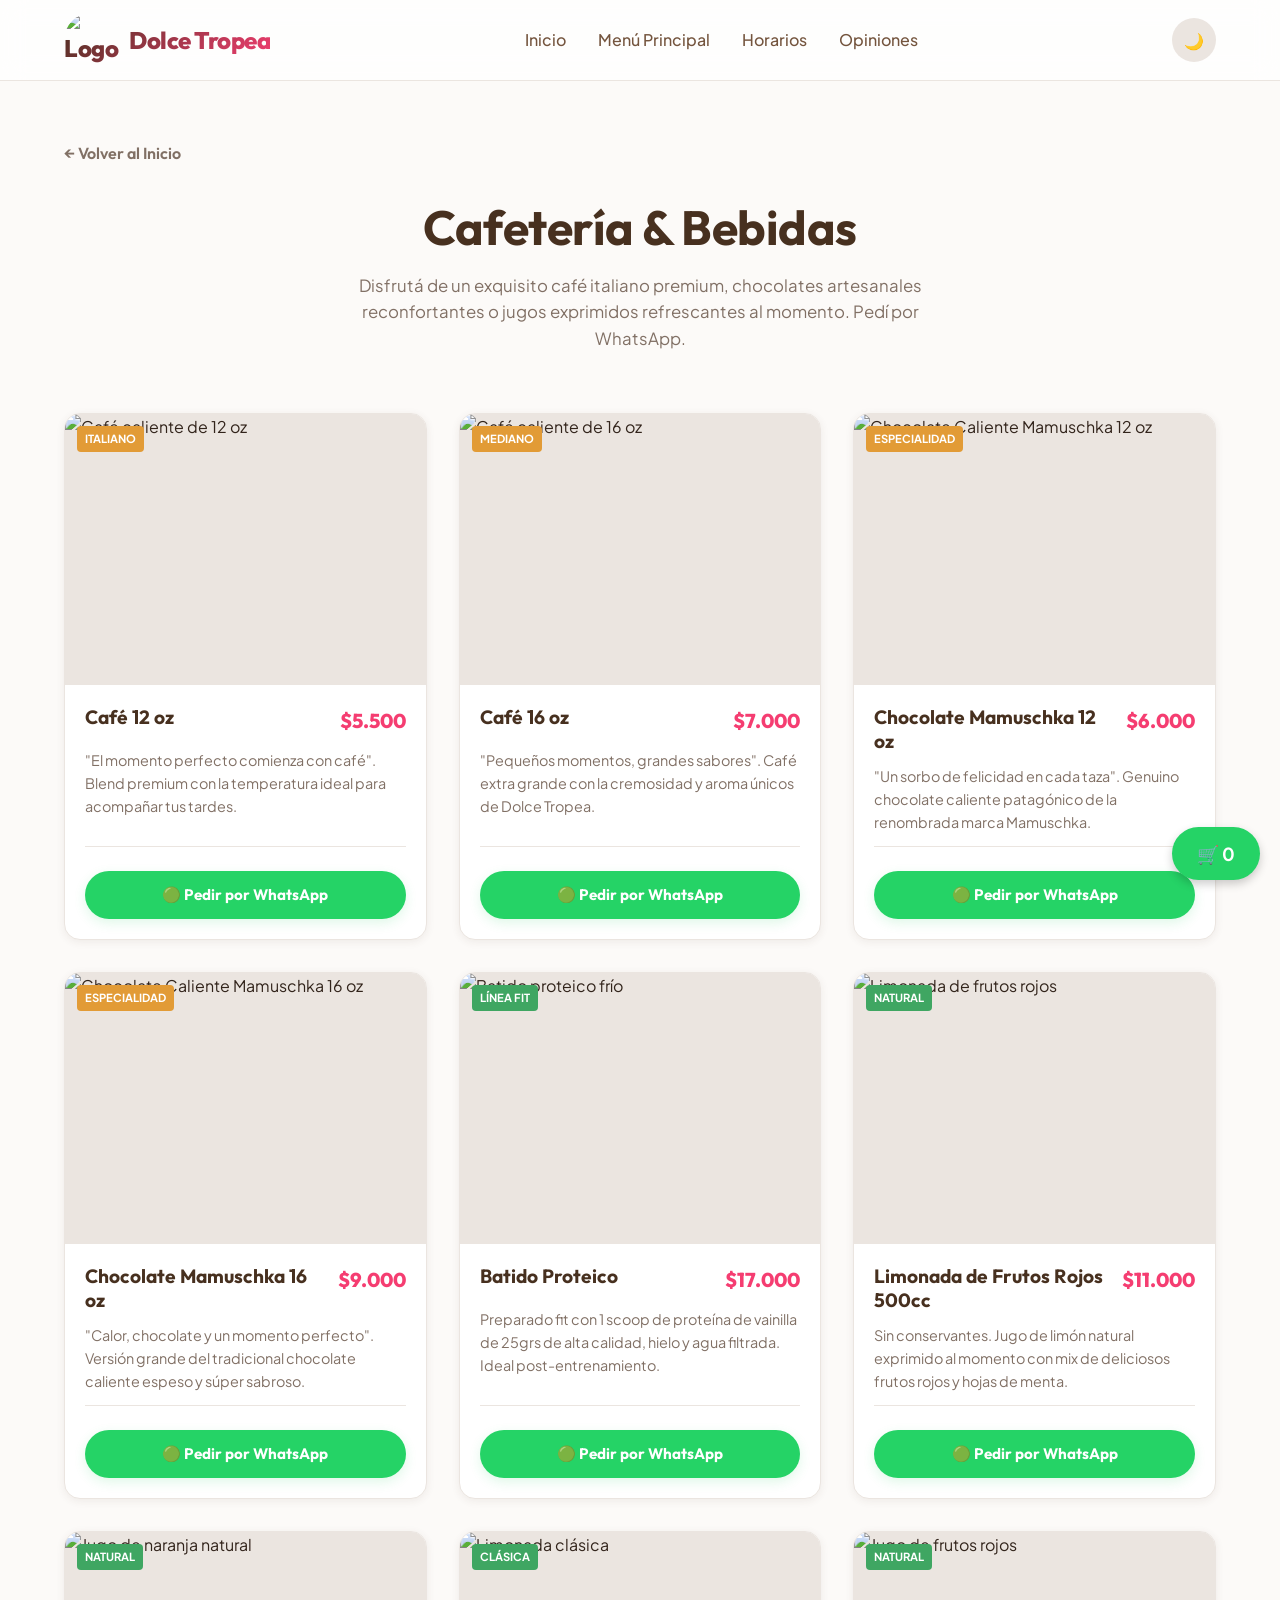
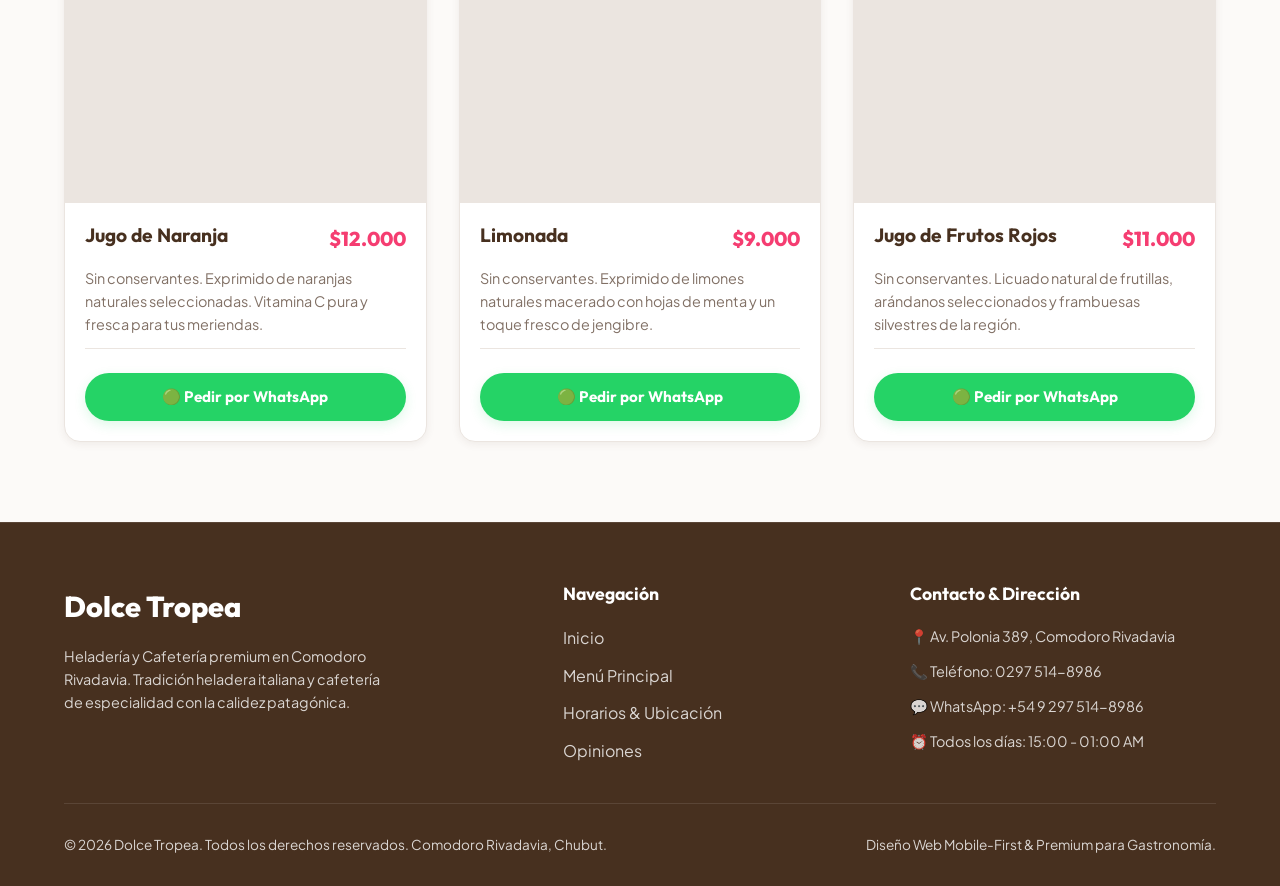
==== cafeteria.html @ bfed5b15 "Update cafeteria.html" ====
<!DOCTYPE html>
<html lang="es">
<head>
  <meta charset="UTF-8">
  <meta name="viewport" content="width=device-width, initial-scale=1.0, minimum-scale=1.0">
  <title>Cafetería & Bebidas | Dolce Tropea Comodoro Rivadavia</title>
  
  <!-- SEO Meta Tags -->
  <meta name="description" content="Explorá la cafetería y bebidas de Dolce Tropea en Comodoro. Café premium, chocolate Mamuschka caliente, batidos proteicos y jugos naturales exprimidos.">
  <meta name="keywords" content="cafeteria comodoro rivadavia, cafe caliente comodoro, chocolate caliente mamuschka, jugo exprimido comodoro, batido proteico">
  <meta name="author" content="Dolce Tropea">
  
  <!-- Favicon -->
  <link rel="icon" type="image/png" href="data:image/svg+xml,<svg xmlns=%22http://www.w3.org/2000/svg%22 viewBox=%220 0 100 100%22><text y=%22.9em%22 font-size=%2290%22>☕</text></svg>">

  <!-- Estilos CSS Compartidos -->
  <link rel="stylesheet" href="styles.css">
  
  <style>
    .back-btn-container {
      margin-bottom: 30px;
    }
    .back-link {
      display: inline-flex;
      align-items: center;
      gap: 8px;
      font-family: 'Outfit', sans-serif;
      font-weight: 600;
      color: var(--color-text-muted);
      transition: var(--transition-fast);
    }
    .back-link:hover {
      color: var(--color-secondary);
      transform: translateX(-4px);
    }
    .btn-card-whatsapp {
      width: 100%;
      background-color: #25D366;
      color: white;
      border-radius: var(--radius-full);
      padding: 12px 20px;
      font-family: 'Outfit', sans-serif;
      font-weight: 700;
      font-size: 0.95rem;
      display: flex;
      align-items: center;
      justify-content: center;
      gap: 8px;
      box-shadow: 0 4px 12px rgba(37, 211, 102, 0.15);
      transition: var(--transition-smooth);
      margin-top: 8px;
    }
    .btn-card-whatsapp:hover {
      background-color: #20ba59;
      transform: translateY(-2px);
      box-shadow: 0 6px 16px rgba(37, 211, 102, 0.25);
    }
    .btn-card-whatsapp:active {
      transform: translateY(0);
    }
    [data-theme="dark"] .btn-card-whatsapp {
      box-shadow: 0 4px 12px rgba(0, 0, 0, 0.3);
    }
  </style>
</head>
<body>

  <!-- ==========================================
       HEADER & NAVEGACIÓN
       ========================================== -->
  <header class="header">
    <div class="container header-container">
      <a href="index.html" class="logo" aria-label="Ir al inicio de Dolce Tropea">
        <span class="logo-text" style="display: inline-flex; align-items: center; gap: 10px;"><img src="https://pedidosya.dhmedia.io/image/pedidosya/restaurants/c6bf249c-dc64-4bf6-a9c7-ae6e6b8db531.jpg" alt="Logo" style="height: 55px; width: 55px; object-fit: cover; border-radius: 50%;">Dolce Tropea</span>
      </a>

      <!-- Menú Desktop -->
      <nav aria-label="Navegación principal">
        <ul class="nav-links">
          <li><a href="index.html#inicio">Inicio</a></li>
          <li><a href="index.html#menu">Menú Principal</a></li>
          <li><a href="index.html#horarios">Horarios</a></li>
          <li><a href="index.html#testimonios">Opiniones</a></li>
        </ul>
      </nav>

      <div class="nav-actions">
        <!-- Alternador de Tema -->
        <button id="theme-toggle" class="theme-toggle" aria-label="Cambiar a modo oscuro">🌙</button>
        
        <!-- Botón Hamburguesa -->
        <button class="mobile-nav-toggle" aria-label="Abrir menú de navegación" aria-expanded="false">
          <span></span>
          <span></span>
          <span></span>
        </button>
      </div>
    </div>
  </header>

  <!-- ==========================================
       CONTENIDO PRINCIPAL - CAFETERÍA
       ========================================== -->
  <main style="padding-top: 140px; padding-bottom: 80px;">
    <div class="container">
      
      <!-- Botón de Volver al Inicio -->
      <div class="back-btn-container">
        <a href="index.html#menu" class="back-link">
          ← Volver al Inicio
        </a>
      </div>

      <!-- Encabezado de la Sección -->
      <div class="section-header" style="margin-bottom: 60px;">
        <h1 class="section-title" style="font-size: 3rem;">Cafetería & Bebidas</h1>
        <p class="section-subtitle">Disfrutá de un exquisito café italiano premium, chocolates artesanales reconfortantes o jugos exprimidos refrescantes al momento. Pedí por WhatsApp.</p>
      </div>

      <!-- Grid de Cafetería y Bebidas -->
      <div class="menu-grid">
        
        <!-- 1. Café 12 oz -->
        <article class="product-card">
          <div class="product-img-wrapper">
            <div class="product-tags">
              <span class="product-badge badge-featured">Italiano</span>
            </div>
            <img src="https://images.unsplash.com/photo-1534778101976-62847782c213?auto=format&fit=crop&q=80&w=400" alt="Café caliente de 12 oz" class="product-img" loading="lazy">
          </div>
          <div class="product-content">
            <div class="product-title-row">
              <h3 class="product-title">Café 12 oz</h3>
              <span class="product-price">$5.500</span>
            </div>
            <p class="product-description">"El momento perfecto comienza con café". Blend premium con la temperatura ideal para acompañar tus tardes.</p>
            <div style="margin-top: auto; padding-top: 16px; border-top: 1px solid var(--color-border);">
              <a href="https://wa.me/5492975148986?text=Hola!%20Quiero%20hacer%20un%20pedido%20de:%20Caf%C3%A9%2012%20oz" target="_blank" class="btn-card-whatsapp" aria-label="Pedir Café 12 oz por WhatsApp">
                🟢 Pedir por WhatsApp
              </a>
            </div>
          </div>
        </article>

        <!-- 2. Café 16 oz -->
        <article class="product-card">
          <div class="product-img-wrapper">
            <div class="product-tags">
              <span class="product-badge badge-featured">Mediano</span>
            </div>
            <img src="https://images.unsplash.com/photo-1534778101976-62847782c213?auto=format&fit=crop&q=80&w=400" alt="Café caliente de 16 oz" class="product-img" loading="lazy">
          </div>
          <div class="product-content">
            <div class="product-title-row">
              <h3 class="product-title">Café 16 oz</h3>
              <span class="product-price">$7.000</span>
            </div>
            <p class="product-description">"Pequeños momentos, grandes sabores". Café extra grande con la cremosidad y aroma únicos de Dolce Tropea.</p>
            <div style="margin-top: auto; padding-top: 16px; border-top: 1px solid var(--color-border);">
              <a href="https://wa.me/5492975148986?text=Hola!%20Quiero%20hacer%20un%20pedido%20de:%20Caf%C3%A9%2016%20oz" target="_blank" class="btn-card-whatsapp" aria-label="Pedir Café 16 oz por WhatsApp">
                🟢 Pedir por WhatsApp
              </a>
            </div>
          </div>
        </article>

        <!-- 3. Chocolate Mamuschka 12 oz -->
        <article class="product-card">
          <div class="product-img-wrapper">
            <div class="product-tags">
              <span class="product-badge badge-featured">Especialidad</span>
            </div>
            <img src="https://images.unsplash.com/photo-1544787219-7f47ccb76574?auto=format&fit=crop&q=80&w=400" alt="Chocolate Caliente Mamuschka 12 oz" class="product-img" loading="lazy">
          </div>
          <div class="product-content">
            <div class="product-title-row">
              <h3 class="product-title">Chocolate Mamuschka 12 oz</h3>
              <span class="product-price">$6.000</span>
            </div>
            <p class="product-description">"Un sorbo de felicidad en cada taza". Genuino chocolate caliente patagónico de la renombrada marca Mamuschka.</p>
            <div style="margin-top: auto; padding-top: 16px; border-top: 1px solid var(--color-border);">
              <a href="https://wa.me/5492975148986?text=Hola!%20Quiero%20hacer%20un%20pedido%20de:%20Chocolate%20Mamuschka%2012%20oz" target="_blank" class="btn-card-whatsapp" aria-label="Pedir Chocolate 12 oz por WhatsApp">
                🟢 Pedir por WhatsApp
              </a>
            </div>
          </div>
        </article>

        <!-- 4. Chocolate Mamuschka 16 oz -->
        <article class="product-card">
          <div class="product-img-wrapper">
            <div class="product-tags">
              <span class="product-badge badge-featured">Especialidad</span>
            </div>
            <img src="https://images.unsplash.com/photo-1544787219-7f47ccb76574?auto=format&fit=crop&q=80&w=400" alt="Chocolate Caliente Mamuschka 16 oz" class="product-img" loading="lazy">
          </div>
          <div class="product-content">
            <div class="product-title-row">
              <h3 class="product-title">Chocolate Mamuschka 16 oz</h3>
              <span class="product-price">$9.000</span>
            </div>
            <p class="product-description">"Calor, chocolate y un momento perfecto". Versión grande del tradicional chocolate caliente espeso y súper sabroso.</p>
            <div style="margin-top: auto; padding-top: 16px; border-top: 1px solid var(--color-border);">
              <a href="https://wa.me/5492975148986?text=Hola!%20Quiero%20hacer%20un%20pedido%20de:%20Chocolate%20Mamuschka%2016%20oz" target="_blank" class="btn-card-whatsapp" aria-label="Pedir Chocolate 16 oz por WhatsApp">
                🟢 Pedir por WhatsApp
              </a>
            </div>
          </div>
        </article>

        <!-- 5. Batido Proteico -->
        <article class="product-card">
          <div class="product-img-wrapper">
            <div class="product-tags">
              <span class="product-badge badge-veggie">Línea Fit</span>
            </div>
            <img src="https://images.unsplash.com/photo-1579954115545-a95591f28bfc?auto=format&fit=crop&q=80&w=400" alt="Batido proteico frío" class="product-img" loading="lazy">
          </div>
          <div class="product-content">
            <div class="product-title-row">
              <h3 class="product-title">Batido Proteico</h3>
              <span class="product-price">$17.000</span>
            </div>
            <p class="product-description">Preparado fit con 1 scoop de proteína de vainilla de 25grs de alta calidad, hielo y agua filtrada. Ideal post-entrenamiento.</p>
            <div style="margin-top: auto; padding-top: 16px; border-top: 1px solid var(--color-border);">
              <a href="https://wa.me/5492975148986?text=Hola!%20Quiero%20hacer%20un%20pedido%20de:%20Batido%20Proteico" target="_blank" class="btn-card-whatsapp" aria-label="Pedir Batido Proteico por WhatsApp">
                🟢 Pedir por WhatsApp
              </a>
            </div>
          </div>
        </article>

        <!-- 6. Limonada de Frutos Rojos 500cc -->
        <article class="product-card">
          <div class="product-img-wrapper">
            <div class="product-tags">
              <span class="product-badge badge-veggie">Natural</span>
            </div>
            <img src="https://images.unsplash.com/photo-1495474472287-4d71bcdd2085?auto=format&fit=crop&q=80&w=400" alt="Limonada de frutos rojos" class="product-img" loading="lazy">
          </div>
          <div class="product-content">
            <div class="product-title-row">
              <h3 class="product-title">Limonada de Frutos Rojos 500cc</h3>
              <span class="product-price">$11.000</span>
            </div>
            <p class="product-description">Sin conservantes. Jugo de limón natural exprimido al momento con mix de deliciosos frutos rojos y hojas de menta.</p>
            <div style="margin-top: auto; padding-top: 16px; border-top: 1px solid var(--color-border);">
              <a href="https://wa.me/5492975148986?text=Hola!%20Quiero%20hacer%20un%20pedido%20de:%20Limonada%20de%20Frutos%20Rojos%20500cc" target="_blank" class="btn-card-whatsapp" aria-label="Pedir Limonada de Frutos Rojos por WhatsApp">
                🟢 Pedir por WhatsApp
              </a>
            </div>
          </div>
        </article>

        <!-- 7. Jugo de Naranja -->
        <article class="product-card">
          <div class="product-img-wrapper">
            <div class="product-tags">
              <span class="product-badge badge-veggie">Natural</span>
            </div>
            <img src="https://images.unsplash.com/photo-1495474472287-4d71bcdd2085?auto=format&fit=crop&q=80&w=400" alt="Jugo de naranja natural" class="product-img" loading="lazy">
          </div>
          <div class="product-content">
            <div class="product-title-row">
              <h3 class="product-title">Jugo de Naranja</h3>
              <span class="product-price">$12.000</span>
            </div>
            <p class="product-description">Sin conservantes. Exprimido de naranjas naturales seleccionadas. Vitamina C pura y fresca para tus meriendas.</p>
            <div style="margin-top: auto; padding-top: 16px; border-top: 1px solid var(--color-border);">
              <a href="https://wa.me/5492975148986?text=Hola!%20Quiero%20hacer%20un%20pedido%20de:%20Jugo%20de%20Naranja" target="_blank" class="btn-card-whatsapp" aria-label="Pedir Jugo de Naranja por WhatsApp">
                🟢 Pedir por WhatsApp
              </a>
            </div>
          </div>
        </article>

        <!-- 8. Limonada -->
        <article class="product-card">
          <div class="product-img-wrapper">
            <div class="product-tags">
              <span class="product-badge badge-veggie">Clásica</span>
            </div>
            <img src="https://images.unsplash.com/photo-1495474472287-4d71bcdd2085?auto=format&fit=crop&q=80&w=400" alt="Limonada clásica" class="product-img" loading="lazy">
          </div>
          <div class="product-content">
            <div class="product-title-row">
              <h3 class="product-title">Limonada</h3>
              <span class="product-price">$9.000</span>
            </div>
            <p class="product-description">Sin conservantes. Exprimido de limones naturales macerado con hojas de menta y un toque fresco de jengibre.</p>
            <div style="margin-top: auto; padding-top: 16px; border-top: 1px solid var(--color-border);">
              <a href="https://wa.me/5492975148986?text=Hola!%20Quiero%20hacer%20un%20pedido%20de:%20Limonada" target="_blank" class="btn-card-whatsapp" aria-label="Pedir Limonada por WhatsApp">
                🟢 Pedir por WhatsApp
              </a>
            </div>
          </div>
        </article>

        <!-- 9. Jugo de Frutos Rojos -->
        <article class="product-card">
          <div class="product-img-wrapper">
            <div class="product-tags">
              <span class="product-badge badge-veggie">Natural</span>
            </div>
            <img src="https://images.unsplash.com/photo-1495474472287-4d71bcdd2085?auto=format&fit=crop&q=80&w=400" alt="Jugo de frutos rojos" class="product-img" loading="lazy">
          </div>
          <div class="product-content">
            <div class="product-title-row">
              <h3 class="product-title">Jugo de Frutos Rojos</h3>
              <span class="product-price">$11.000</span>
            </div>
            <p class="product-description">Sin conservantes. Licuado natural de frutillas, arándanos seleccionados y frambuesas silvestres de la región.</p>
            <div style="margin-top: auto; padding-top: 16px; border-top: 1px solid var(--color-border);">
              <a href="https://wa.me/5492975148986?text=Hola!%20Quiero%20hacer%20un%20pedido%20de:%20Jugo%20de%20Frutos%20Rojos" target="_blank" class="btn-card-whatsapp" aria-label="Pedir Jugo de Frutos Rojos por WhatsApp">
                🟢 Pedir por WhatsApp
              </a>
            </div>
          </div>
        </article>

      </div>
    </div>
  </main>

  <!-- ==========================================
       FOOTER
       ========================================== -->
  <footer class="footer">
    <div class="container">
      <div class="footer-grid">
        <div class="footer-brand">
          <span class="footer-logo">Dolce Tropea</span>
          <p class="footer-description">Heladería y Cafetería premium en Comodoro Rivadavia. Tradición heladera italiana y cafetería de especialidad con la calidez patagónica.</p>
        </div>
        <div class="footer-links">
          <h4>Navegación</h4>
          <ul>
            <li><a href="index.html#inicio">Inicio</a></li>
            <li><a href="index.html#menu">Menú Principal</a></li>
            <li><a href="index.html#horarios">Horarios & Ubicación</a></li>
            <li><a href="index.html#testimonios">Opiniones</a></li>
          </ul>
        </div>
        <div class="footer-contact">
          <h4>Contacto & Dirección</h4>
          <ul>
            <li>📍 Av. Polonia 389, Comodoro Rivadavia</li>
            <li>📞 Teléfono: 0297 514-8986</li>
            <li>💬 WhatsApp: +54 9 297 514-8986</li>
            <li>⏰ Todos los días: 15:00 - 01:00 AM</li>
          </ul>
        </div>
      </div>

      <div class="footer-bottom">
        <p>&copy; 2026 Dolce Tropea. Todos los derechos reservados. Comodoro Rivadavia, Chubut.</p>
        <p>Diseño Web Mobile-First & Premium para Gastronomía.</p>
      </div>
    </div>
  </footer>

  <!-- Scripts -->
  <script src="app.js"></script>

  <!-- Botón Flotante del Carrito -->
<button id="btn-flotante-carrito" class="cart-floating-btn" onclick="toggleCart()">
  🛒 <span id="cart-count">0</span>
</button>

<!-- Ventana del Carrito y Formulario (Oculta por defecto) -->
<div id="cart-modal" class="cart-modal-overlay hidden">
  <div class="cart-modal-content">
    
    <div class="cart-header">
      <h2>Tu Pedido</h2>
      <button class="close-cart" onclick="toggleCart()">❌</button>
    </div>

    <!-- Acá se van a inyectar los helados que elija -->
    <div id="cart-items" class="cart-items-container">
      <p class="empty-cart-msg">Tu carrito está vacío.</p>
    </div>

    <!-- Formulario de Datos -->
    <div class="cart-form">
      <h3>Datos del Cliente</h3>
      <div class="form-row">
        <input type="text" id="cliente-nombre" placeholder="Nombre" required>
        <input type="text" id="cliente-apellido" placeholder="Apellido" required>
      </div>
      <input type="tel" id="cliente-telefono" placeholder="Número de Teléfono" required>
      
      <h3>Opciones de Entrega</h3>
      <div class="delivery-options">
        <label>
          <input type="radio" name="tipo-entrega" value="retiro" onclick="toggleDireccion()" checked>
          Retiro en Local
        </label>
        <label>
          <input type="radio" name="tipo-entrega" value="delivery" onclick="toggleDireccion()">
          Envío a Domicilio
        </label>
      </div>

      <!-- Campo de dirección (se muestra solo si elige delivery) -->
      <div id="campo-direccion" class="hidden">
        <input type="text" id="cliente-direccion" placeholder="Ej: Av. Alsina 420, Piso 2B">
      </div>
    </div>

    <div class="cart-footer">
      <h3>Total: $<span id="cart-total">0</span></h3>
      <button id="btn-pagar" class="btn-checkout" onclick="procesarPago()">Ir a Pagar</button>
    </div>

  </div>
</div>

<!-- CEREBRO CON SUPER MEMORIA (LOCALSTORAGE) -->
<script>
  // 1. Intenta leer el carrito guardado en el navegador. Si no hay nada, arranca vacío []
  let carrito = JSON.parse(localStorage.getItem('carrito')) || [];

  // 2. Función que actualiza el número flotante apenas entrás a cualquier página
  function actualizarContador() {
    const contador = document.getElementById('cart-count');
    if (contador) {
      contador.innerText = carrito.length;
    }
  }

  // Esto hace que el navegador recuerde el número apenas se abre la pantalla
  window.addEventListener('DOMContentLoaded', actualizarContador);

  // 3. Función para abrir y cerrar con el deslizamiento suave
  function toggleCart() {
    const modal = document.getElementById('cart-modal');
    modal.classList.toggle('hidden');
  }

  // 4. Función para mostrar la dirección si eligen Delivery
  function toggleDireccion() {
    const campoDireccion = document.getElementById('campo-direccion');
    const opcionDelivery = document.querySelector('input[name="tipo-entrega"][value="delivery"]').checked;
    
    if (opcionDelivery) {
      campoDireccion.classList.remove('hidden');
    } else {
      campoDireccion.classList.add('hidden');
    }
  }

  // 5. Función para agregar productos y guardarlos en el bolsillo del navegador
  function agregarAlCarrito(nombre, precio) {
    // Guarda el producto en la lista
    carrito.push({ nombre: nombre, precio: parseFloat(precio) });
    
    // Guarda la lista en el almacenamiento local para que no se borre al cambiar de página
    localStorage.setItem('carrito', JSON.stringify(carrito));
    
    // Actualiza el contador verde
    actualizarContador();
    
    // Abre el carrito automáticamente con el efecto pro deslizante
    const modal = document.getElementById('cart-modal');
    modal.classList.remove('hidden');
  }
</script>
  
</body>
</html>
---- styles.css ----
/* ==========================================================================
   Dolce Tropea - Hoja de Estilos Principal (CSS Moderno & Premium)
   ========================================================================== */

/* Importación de Fuentes Premium de Google Fonts */
@import url('https://fonts.googleapis.com/css2?family=Outfit:wght@300;400;500;600;700;800&family=Plus+Jakarta+Sans:wght@300;400;500;600;700&display=swap');

/* Variables de Diseño (Custom Properties) */
:root {
  /* Paleta Light (Predeterminada - Tono Crema/Cálido) */
  --color-primary: hsl(25, 40%, 20%);       /* Espresso cálido */
  --color-primary-light: hsl(25, 30%, 35%);
  --color-secondary: hsl(343, 90%, 60%);     /* Frambuesa vibrante */
  --color-secondary-hover: hsl(343, 80%, 50%);
  --color-bg-base: hsl(30, 45%, 98%);       /* Crema suave */
  --color-bg-card: hsl(0, 0%, 100%);        /* Blanco puro */
  --color-bg-glass: rgba(255, 255, 255, 0.75);
  --color-text-main: hsl(25, 30%, 15%);      /* Marrón oscuro para texto */
  --color-text-muted: hsl(25, 12%, 45%);
  --color-accent-gold: hsl(35, 75%, 55%);    /* Dulce de leche */
  --color-accent-green: hsl(140, 45%, 45%);  /* Pistacho */
  --color-accent-green-bg: hsl(140, 45%, 93%);
  --color-border: hsl(25, 20%, 90%);
  --color-shadow: rgba(74, 49, 33, 0.08);

  /* Medidas de Espaciado y Bordes */
  --radius-sm: 8px;
  --radius-md: 16px;
  --radius-lg: 24px;
  --radius-full: 9999px;
  --transition-smooth: all 0.3s cubic-bezier(0.4, 0, 0.2, 1);
  --transition-fast: all 0.15s ease;
  
  --shadow-sm: 0 2px 8px var(--color-shadow);
  --shadow-md: 0 8px 24px var(--color-shadow);
  --shadow-lg: 0 16px 40px rgba(74, 49, 33, 0.12);
  
  --container-max: 1200px;
}

/* Modo Oscuro (Preferencia del sistema o Toggle) */
[data-theme="dark"] {
  --color-primary: hsl(30, 20%, 90%);       /* Crema muy claro */
  --color-primary-light: hsl(30, 15%, 75%);
  --color-secondary: hsl(343, 90%, 65%);     /* Frambuesa un poco más luminoso */
  --color-secondary-hover: hsl(343, 90%, 55%);
  --color-bg-base: hsl(25, 20%, 10%);       /* Chocolate oscuro profundo */
  --color-bg-card: hsl(25, 15%, 14%);       /* Marrón intermedio */
  --color-bg-glass: rgba(25, 15, 10, 0.8);
  --color-text-main: hsl(30, 20%, 95%);      /* Blanco hueso */
  --color-text-muted: hsl(25, 10%, 70%);
  --color-border: hsl(25, 15%, 20%);
  --color-shadow: rgba(0, 0, 0, 0.3);
  --color-accent-green-bg: hsl(140, 45%, 15%); 
}

body.dark footer, [data-theme="dark"] footer {
    background-color: hsl(25, 20%, 10%) !important;    /* Chocolate oscuro profundo*/
}

/* Reset y Estilos Base */
*, *::before, *::after {
  box-sizing: border-box;
  margin: 0;
  padding: 0;
}

html {
  scroll-behavior: smooth;
  font-size: 16px;
  -webkit-text-size-adjust: 100%;
  overflow-x: hidden;
}

body {
  font-family: 'Plus Jakarta Sans', sans-serif;
  background-color: var(--color-bg-base);
  color: var(--color-text-main);
  line-height: 1.6;
  overflow-x: hidden;
  transition: var(--transition-smooth);
}

h1, h2, h3, h4, h5, h6 {
  font-family: 'Outfit', sans-serif;
  color: var(--color-primary);
  font-weight: 700;
  line-height: 1.25;
}

a {
  color: inherit;
  text-decoration: none;
  transition: var(--transition-fast);
}

img {
  max-width: 100%;
  height: auto;
  display: block;
}

button, input, select {
  font-family: inherit;
  font-size: inherit;
  border: none;
  background: none;
  outline: none;
}

button {
  cursor: pointer;
}

/* Clases de Contenedor */
.container {
  width: 100%;
  max-width: var(--container-max);
  margin: 0 auto;
  padding: 0 24px;
}

/* ==========================================================================
   Componentes Globales & Botones (Thumb-zone friendly)
   ========================================================================== */
.btn {
  display: inline-flex;
  align-items: center;
  justify-content: center;
  gap: 10px;
  padding: 14px 28px;
  border-radius: var(--radius-full);
  font-family: 'Outfit', sans-serif;
  font-weight: 600;
  transition: var(--transition-smooth);
  font-size: 1rem;
  box-shadow: var(--shadow-sm);
  text-align: center;
}

.btn-primary {
  background-color: var(--color-secondary);
  color: #ffffff;
}

.btn-primary:hover {
  background-color: var(--color-secondary-hover);
  transform: translateY(-2px);
  box-shadow: var(--shadow-md);
}

.btn-primary:active {
  transform: translateY(0);
}

.btn-secondary {
  background-color: var(--color-bg-card);
  color: var(--color-primary);
  border: 2px solid var(--color-border);
}

.btn-secondary:hover {
  background-color: var(--color-bg-base);
  border-color: var(--color-primary);
  transform: translateY(-2px);
}

.btn-whatsapp {
  background-color: #25D366;
  color: white;
  box-shadow: 0 4px 12px rgba(37, 211, 102, 0.3);
}

.btn-whatsapp:hover {
  background-color: #20ba59;
  transform: translateY(-2px);
  box-shadow: 0 8px 20px rgba(37, 211, 102, 0.4);
}

/* Badge o Etiquetas */
.badge {
  display: inline-flex;
  align-items: center;
  padding: 4px 10px;
  border-radius: var(--radius-sm);
  font-size: 0.75rem;
  font-weight: 700;
  text-transform: uppercase;
  letter-spacing: 0.05em;
}

.badge-gold {
  background-color: var(--color-accent-gold);
  color: #ffffff;
}

.badge-green {
  background-color: var(--color-accent-green-bg);
  color: var(--color-accent-green);
}

/* ==========================================================================
   Header & Navegación (Sticky Glassmorphic)
   ========================================================================== */
.header {
  position: fixed;
  top: 0;
  left: 0;
  width: 100%;
  z-index: 1000;
  background-color: var(--color-bg-glass);
  backdrop-filter: blur(12px);
  -webkit-backdrop-filter: blur(12px);
  border-bottom: 1px solid var(--color-border);
  transition: var(--transition-smooth);
}

.header-container {
  display: flex;
  align-items: center;
  justify-content: space-between;
  height: 80px;
}

.logo {
  display: flex;
  align-items: center;
  gap: 8px;
}

.logo-text {
  font-family: 'Outfit', sans-serif;
  font-size: 1.5rem;
  font-weight: 800;
  letter-spacing: -0.5px;
  background: linear-gradient(135deg, var(--color-primary), var(--color-secondary));
  -webkit-background-clip: text;
  -webkit-text-fill-color: transparent;
}

.nav-links {
  display: flex;
  gap: 32px;
  list-style: none;
}

.nav-links a {
  font-weight: 500;
  color: var(--color-primary-light);
  position: relative;
  padding: 4px 0;
}

.nav-links a::after {
  content: '';
  position: absolute;
  bottom: 0;
  left: 0;
  width: 0;
  height: 2px;
  background-color: var(--color-secondary);
  transition: var(--transition-smooth);
}

.nav-links a:hover {
  color: var(--color-secondary);
}

.nav-links a:hover::after {
  width: 100%;
}

.nav-actions {
  display: flex;
  align-items: center;
  gap: 16px;
}

/* Botón de Modo Oscuro */
.theme-toggle {
  width: 44px;
  height: 44px;
  border-radius: 50%;
  display: flex;
  align-items: center;
  justify-content: center;
  background-color: var(--color-border);
  color: var(--color-primary);
  transition: var(--transition-smooth);
}

.theme-toggle:hover {
  transform: rotate(15deg) scale(1.05);
  background-color: var(--color-primary);
  color: var(--color-bg-card);
}

/* Menú Hamburguesa para Móviles */
.mobile-nav-toggle {
  display: none;
  flex-direction: column;
  gap: 6px;
  width: 30px;
  height: 24px;
  justify-content: space-between;
}

.mobile-nav-toggle span {
  display: block;
  height: 3px;
  width: 100%;
  background-color: var(--color-primary);
  border-radius: var(--radius-full);
  transition: var(--transition-smooth);
}

/* ==========================================================================
   Hero Section
   ========================================================================== */
.hero {
  position: relative;
  padding-top: 140px;
  padding-bottom: 80px;
  min-height: 90vh;
  display: flex;
  align-items: center;
  overflow: hidden;
}

.hero::before {
  content: '';
  position: absolute;
  top: -10%;
  right: -10%;
  width: 50vw;
  height: 50vw;
  background: radial-gradient(circle, rgba(249, 59, 105, 0.08) 0%, rgba(255, 251, 247, 0) 70%);
  border-radius: 50%;
  pointer-events: none;
  z-index: -1;
}

.hero-grid {
  display: grid;
  grid-template-columns: 1.1fr 0.9fr;
  gap: 48px;
  align-items: center;
}

.hero-content {
  display: flex;
  flex-direction: column;
  gap: 24px;
}

.hero-badge {
  align-self: flex-start;
  background-color: var(--color-accent-green-bg);
  color: var(--color-accent-green);
  font-weight: 700;
  font-size: 0.85rem;
  padding: 6px 16px;
  border-radius: var(--radius-full);
  display: flex;
  align-items: center;
  gap: 8px;
}

.hero-badge::before {
  content: '';
  display: inline-block;
  width: 8px;
  height: 8px;
  background-color: var(--color-accent-green);
  border-radius: 50%;
  animation: pulse-green 2s infinite;
}

@keyframes pulse-green {
  0% { transform: scale(0.9); opacity: 0.6; }
  50% { transform: scale(1.2); opacity: 1; }
  100% { transform: scale(0.9); opacity: 0.6; }
}

.hero-title {
  font-size: 3.5rem;
  line-height: 1.15;
  letter-spacing: -1px;
}

.hero-title span {
  color: var(--color-secondary);
}

.hero-description {
  font-size: 1.15rem;
  color: var(--color-text-muted);
  max-width: 540px;
}

.hero-ctas {
  display: flex;
  gap: 16px;
  margin-top: 12px;
}

.hero-info-pills {
  display: flex;
  gap: 24px;
  margin-top: 24px;
  border-top: 1px solid var(--color-border);
  padding-top: 24px;
}

.info-pill {
  display: flex;
  align-items: center;
  gap: 12px;
}

.info-pill-icon {
  width: 44px;
  height: 44px;
  border-radius: 12px;
  background-color: var(--color-border);
  color: var(--color-primary);
  display: flex;
  align-items: center;
  justify-content: center;
  font-size: 1.2rem;
}

.info-pill-text h4 {
  font-size: 0.95rem;
  font-weight: 700;
}

.info-pill-text p {
  font-size: 0.85rem;
  color: var(--color-text-muted);
}

.hero-image-wrapper {
  position: relative;
  display: flex;
  justify-content: center;
  align-items: center;
}

.hero-image-bg {
  position: absolute;
  width: 110%;
  height: 110%;
  background: radial-gradient(circle, var(--color-border) 0%, transparent 70%);
  border-radius: 30% 70% 70% 30% / 30% 30% 70% 70%;
  z-index: -1;
  animation: morph-bg 12s infinite linear alternate;
}

@keyframes morph-bg {
  0% { border-radius: 30% 70% 70% 30% / 30% 30% 70% 70%; }
  50% { border-radius: 50% 50% 30% 70% / 50% 60% 40% 50%; }
  100% { border-radius: 70% 30% 50% 50% / 30% 50% 50% 70%; }
}

.hero-image {
  border-radius: var(--radius-lg);
  box-shadow: var(--shadow-lg);
  object-fit: cover;
  width: 100%;
  max-width: 480px;
  aspect-ratio: 4 / 5;
  transform: rotate(2deg);
  transition: var(--transition-smooth);
}

.hero-image:hover {
  transform: rotate(0deg) scale(1.02);
}

/* Floating Card inside Hero */
.hero-floating-card {
  position: absolute;
  bottom: 20px;
  left: -20px;
  background-color: var(--color-bg-glass);
  backdrop-filter: blur(12px);
  -webkit-backdrop-filter: blur(12px);
  border: 1px solid var(--color-border);
  padding: 16px;
  border-radius: var(--radius-md);
  box-shadow: var(--shadow-md);
  display: flex;
  align-items: center;
  gap: 12px;
  animation: float 4s ease-in-out infinite;
}

@keyframes float {
  0% { transform: translateY(0px); }
  50% { transform: translateY(-10px); }
  100% { transform: translateY(0px); }
}

.floating-card-avatar {
  width: 48px;
  height: 48px;
  border-radius: 50%;
  background-color: var(--color-secondary);
  color: white;
  display: flex;
  align-items: center;
  justify-content: center;
  font-weight: 700;
  font-family: 'Outfit', sans-serif;
}

.floating-card-info h5 {
  font-size: 0.9rem;
}

.floating-card-info p {
  font-size: 0.75rem;
  color: var(--color-text-muted);
}

/* ==========================================================================
   Menú Digital Interactivo
   ========================================================================== */
.menu-section {
  padding: 100px 0;
  background-color: var(--color-bg-base);
  border-top: 1px solid var(--color-border);
  border-bottom: 1px solid var(--color-border);
  position: relative;
}

/* Grilla de categorías para navegación directa */
.menu-categories-grid {
  display: grid;
  grid-template-columns: repeat(auto-fit, minmax(280px, 1fr));
  gap: 32px;
  max-width: 900px;
  margin: 0 auto;
}

.category-card {
  background-color: var(--color-bg-card);
  border: 1px solid var(--color-border);
  padding: 40px 32px;
  border-radius: var(--radius-md);
  text-align: center;
  display: flex;
  flex-direction: column;
  align-items: center;
  gap: 16px;
  box-shadow: var(--shadow-sm);
  transition: var(--transition-smooth);
}

.category-card:hover {
  transform: translateY(-8px);
  box-shadow: var(--shadow-md);
  border-color: var(--color-secondary);
}

.category-icon {
  font-size: 3rem;
  background-color: var(--color-bg-base);
  width: 80px;
  height: 80px;
  border-radius: 50%;
  display: flex;
  align-items: center;
  justify-content: center;
  box-shadow: var(--shadow-sm);
  transition: var(--transition-smooth);
}

.category-card:hover .category-icon {
  background-color: var(--color-secondary);
  color: white;
  transform: scale(1.1);
}

.category-card h3 {
  font-size: 1.4rem;
  color: var(--color-primary);
}

.category-card p {
  font-size: 0.95rem;
  color: var(--color-text-muted);
  line-height: 1.5;
}

.category-link {
  font-family: 'Outfit', sans-serif;
  font-weight: 700;
  color: var(--color-secondary);
  font-size: 0.95rem;
  margin-top: 10px;
  transition: var(--transition-fast);
}

.category-card:hover .category-link {
  color: var(--color-secondary-hover);
  letter-spacing: 0.5px;
}

.section-header {
  text-align: center;
  max-width: 600px;
  margin: 0 auto 48px auto;
  display: flex;
  flex-direction: column;
  gap: 16px;
}

.section-title {
  font-size: 2.5rem;
  letter-spacing: -0.5px;
}

.section-subtitle {
  color: var(--color-text-muted);
  font-size: 1.05rem;
}

/* Controles de Búsqueda y Filtro */
.menu-controls {
  max-width: 800px;
  margin: 0 auto 40px auto;
  display: flex;
  flex-direction: column;
  gap: 20px;
}

.search-box {
  position: relative;
  width: 100%;
}

.search-input {
  width: 100%;
  background-color: var(--color-bg-base);
  border: 2px solid var(--color-border);
  padding: 16px 20px 16px 52px;
  border-radius: var(--radius-full);
  color: var(--color-text-main);
  font-size: 1rem;
  transition: var(--transition-smooth);
}

.search-input:focus {
  border-color: var(--color-secondary);
  background-color: var(--color-bg-card);
  box-shadow: 0 0 0 4px rgba(249, 59, 105, 0.1);
}

.search-icon {
  position: absolute;
  left: 20px;
  top: 50%;
  transform: translateY(-50%);
  color: var(--color-text-muted);
  font-size: 1.2rem;
  pointer-events: none;
}

/* Pestañas (Tabs) */
.menu-tabs {
  display: flex;
  justify-content: center;
  gap: 12px;
  border-bottom: 1px solid var(--color-border);
  padding-bottom: 16px;
  overflow-x: auto;
  scrollbar-width: none; /* Firefox */
  -ms-overflow-style: none;  /* IE and Edge */
}

.menu-tabs::-webkit-scrollbar {
  display: none; /* Chrome, Safari, Opera */
}

.tab-btn {
  padding: 12px 24px;
  border-radius: var(--radius-full);
  font-family: 'Outfit', sans-serif;
  font-weight: 600;
  color: var(--color-text-muted);
  transition: var(--transition-smooth);
  white-space: nowrap;
  font-size: 1rem;
}

.tab-btn:hover {
  color: var(--color-primary);
  background-color: var(--color-bg-base);
}

.tab-btn.active {
  background-color: var(--color-primary);
  color: #ffffff;
  box-shadow: var(--shadow-sm);
}

/* Filtros rápidos alimenticios (Sin TACC, Vegano) */
.diet-filters {
  display: flex;
  justify-content: center;
  gap: 12px;
  flex-wrap: wrap;
}

.diet-btn {
  padding: 8px 16px;
  border-radius: var(--radius-full);
  border: 1px solid var(--color-border);
  font-size: 0.85rem;
  font-weight: 600;
  color: var(--color-text-muted);
  background-color: var(--color-bg-card);
  transition: var(--transition-smooth);
}

.diet-btn:hover {
  border-color: var(--color-primary-light);
  color: var(--color-primary);
}

.diet-btn.active {
  background-color: var(--color-accent-green-bg);
  border-color: var(--color-accent-green);
  color: var(--color-accent-green);
}

/* Grid de Productos */
.menu-grid {
  display: grid;
  grid-template-columns: 1fr;
  gap: 24px;
  min-height: 400px;
}

@media (min-width: 576px) {
  .menu-grid {
    grid-template-columns: repeat(2, 1fr);
    gap: 32px;
  }
}

@media (min-width: 992px) {
  .menu-grid {
    grid-template-columns: repeat(3, 1fr);
  }
}

.product-card {
  background-color: var(--color-bg-card);
  border-radius: var(--radius-md);
  border: 1px solid var(--color-border);
  overflow: hidden;
  box-shadow: var(--shadow-sm);
  display: flex;
  flex-direction: column;
  transition: var(--transition-smooth);
  opacity: 1;
  transform: translateY(0);
}

.product-card:hover {
  transform: translateY(-8px);
  box-shadow: var(--shadow-md);
  border-color: var(--color-secondary);
}

.product-card.hidden {
  display: none;
  opacity: 0;
  transform: translateY(10px);
}

.product-img-wrapper {
  position: relative;
  aspect-ratio: 4 / 3;
  overflow: hidden;
  background-color: var(--color-border);
}

.product-img {
  width: 100%;
  height: 100%;
  object-fit: cover;
  transition: var(--transition-smooth);
}

.product-card:hover .product-img {
  transform: scale(1.08);
}

.product-tags {
  position: absolute;
  top: 12px;
  left: 12px;
  display: flex;
  flex-direction: column;
  gap: 6px;
  z-index: 2;
}

.product-badge {
  font-size: 0.7rem;
  padding: 4px 8px;
  border-radius: 4px;
  font-weight: 700;
  text-transform: uppercase;
  color: white;
}

.badge-featured { background-color: var(--color-accent-gold); }
.badge-veggie { background-color: var(--color-accent-green); }
.badge-sintacc { background-color: #17a2b8; }

.product-content {
  padding: 20px;
  display: flex;
  flex-direction: column;
  flex-grow: 1;
  gap: 12px;
}

.product-title-row {
  display: flex;
  justify-content: space-between;
  align-items: flex-start;
  gap: 12px;
}

.product-title {
  font-size: 1.2rem;
  font-weight: 700;
}

.product-price {
  font-family: 'Outfit', sans-serif;
  font-size: 1.25rem;
  font-weight: 800;
  color: var(--color-secondary);
  white-space: nowrap;
}

.product-description {
  font-size: 0.9rem;
  color: var(--color-text-muted);
  flex-grow: 1;
}

/* Interacción de Selección para Pedido (WhatsApp Linker) */
.product-footer {
  display: flex;
  align-items: center;
  justify-content: space-between;
  border-top: 1px solid var(--color-border);
  padding-top: 16px;
  margin-top: auto;
}

.quantity-control {
  display: flex;
  align-items: center;
  border: 1px solid var(--color-border);
  border-radius: var(--radius-full);
  overflow: hidden;
  background-color: var(--color-bg-card);
}

.qty-btn {
  width: 32px;
  height: 32px;
  display: flex;
  align-items: center;
  justify-content: center;
  font-size: 1.1rem;
  color: var(--color-primary);
  font-weight: bold;
  transition: var(--transition-fast);
}

.qty-btn:hover {
  background-color: var(--color-border);
}

.qty-val {
  width: 24px;
  text-align: center;
  font-weight: 700;
  font-size: 0.9rem;
}

.btn-add-order {
  padding: 8px 16px;
  border-radius: var(--radius-full);
  font-size: 0.85rem;
  font-family: 'Outfit', sans-serif;
  font-weight: 600;
  background-color: var(--color-primary);
  color: white;
  transition: var(--transition-smooth);
}

.btn-add-order:hover {
  background-color: var(--color-secondary);
}

.btn-add-order.in-cart {
  background-color: var(--color-accent-green);
}

/* Alerta de no resultados */
.no-results {
  grid-column: 1 / -1;
  text-align: center;
  padding: 60px 0;
  display: none;
  flex-direction: column;
  align-items: center;
  gap: 16px;
}

.no-results-icon {
  font-size: 3rem;
  color: var(--color-text-muted);
}

/* ==========================================================================
   Sección de Información Práctica & Geolocalización
   ========================================================================== */
.info-section {
  padding: 100px 0;
  background-color: var(--color-bg-base);
}

.info-grid {
  display: grid;
  grid-template-columns: 1fr 1fr;
  gap: 60px;
  align-items: center;
}

.info-details {
  display: flex;
  flex-direction: column;
  gap: 32px;
}

.info-card {
  background-color: var(--color-bg-card);
  border: 1px solid var(--color-border);
  padding: 24px;
  border-radius: var(--radius-md);
  box-shadow: var(--shadow-sm);
  display: flex;
  gap: 20px;
}

.info-card-icon {
  font-size: 1.8rem;
  color: var(--color-secondary);
  display: flex;
  align-items: flex-start;
  padding-top: 4px;
}

.info-card-content {
  display: flex;
  flex-direction: column;
  gap: 8px;
}

.info-card-content h3 {
  font-size: 1.25rem;
  font-weight: 700;
}

.info-card-content p {
  color: var(--color-text-muted);
  font-size: 0.95rem;
}

/* Dynamic Live Status badge inside info */
.live-status {
  display: inline-flex;
  align-items: center;
  gap: 6px;
  font-weight: 700;
  font-size: 0.85rem;
}

.live-status.open { color: var(--color-accent-green); }
.live-status.closed { color: var(--color-secondary); }

.map-wrapper {
  height: 450px;
  border-radius: var(--radius-lg);
  overflow: hidden;
  box-shadow: var(--shadow-lg);
  border: 1px solid var(--color-border);
}

.map-frame {
  width: 100%;
  height: 100%;
  border: none;
  filter: grayscale(0.2) contrast(1.1);
}

/* ==========================================================================
   Prueba Social - Testimonios Reales Google Maps
   ========================================================================== */
.testimonials-section {
  padding: 100px 0;
  background-color: var(--color-bg-base);
  border-top: 1px solid var(--color-border);
}

.testimonials-grid {
  display: grid;
  grid-template-columns: repeat(auto-fit, minmax(320px, 1fr));
  gap: 32px;
  margin-top: 24px;
}

.testimonial-card {
  background-color: var(--color-bg-card);
  border: 1px solid var(--color-border);
  padding: 32px;
  border-radius: var(--radius-md);
  box-shadow: var(--shadow-sm);
  display: flex;
  flex-direction: column;
  gap: 20px;
  position: relative;
}

.testimonial-card::before {
  content: '“';
  position: absolute;
  top: 10px;
  right: 24px;
  font-size: 5rem;
  font-family: 'Playfair Display', serif;
  color: var(--color-border);
  line-height: 1;
  pointer-events: none;
}

.stars {
  display: flex;
  gap: 4px;
  color: var(--color-accent-gold);
}

.testimonial-text {
  font-size: 0.95rem;
  font-style: italic;
  color: var(--color-text-main);
  flex-grow: 1;
}

.testimonial-user {
  display: flex;
  align-items: center;
  gap: 16px;
  border-top: 1px solid var(--color-border);
  padding-top: 16px;
}

.user-avatar {
  width: 44px;
  height: 44px;
  border-radius: 50%;
  background-color: var(--color-primary-light);
  color: white;
  display: flex;
  align-items: center;
  justify-content: center;
  font-weight: 700;
  font-size: 0.95rem;
}

.user-info h4 {
  font-size: 0.95rem;
  font-weight: 700;
}

.user-info p {
  font-size: 0.75rem;
  color: var(--color-text-muted);
}

/* ==========================================================================
   Barra Flotante del Carrito (Mobile Optimized CTA)
   ========================================================================== */
.order-bar-container {
  position: fixed;
  bottom: 24px;
  left: 0;
  right: 0;
  z-index: 999;
  display: flex;
  justify-content: center;
  padding: 0 24px;
  transform: translateY(150%);
  transition: var(--transition-smooth);
}

.order-bar-container.show {
  transform: translateY(0);
}

.order-bar {
  background-color: var(--color-primary);
  color: white;
  display: flex;
  align-items: center;
  justify-content: space-between;
  width: 100%;
  max-width: 600px;
  padding: 16px 24px;
  border-radius: var(--radius-full);
  box-shadow: 0 10px 30px rgba(74, 49, 33, 0.3);
  border: 1px solid rgba(255, 255, 255, 0.1);
}

.order-bar-info {
  display: flex;
  flex-direction: column;
}

.order-bar-title {
  font-family: 'Outfit', sans-serif;
  font-weight: 700;
  font-size: 1.05rem;
}

.order-bar-qty {
  font-size: 0.8rem;
  color: rgba(255, 255, 255, 0.75);
}

.btn-send-whatsapp {
  background-color: #25D366;
  color: white;
  border-radius: var(--radius-full);
  padding: 10px 20px;
  font-family: 'Outfit', sans-serif;
  font-weight: 700;
  font-size: 0.9rem;
  display: flex;
  align-items: center;
  gap: 8px;
  box-shadow: 0 4px 10px rgba(0, 0, 0, 0.2);
}

.btn-send-whatsapp:hover {
  background-color: #20ba59;
}

/* ==========================================================================
   Footer
   ========================================================================== */
.footer {
  background-color: var(--color-primary);
  color: rgba(255, 255, 255, 0.8);
  padding: 60px 0 30px 0;
  border-top: 1px solid rgba(255, 255, 255, 0.1);
}

.footer-grid {
  display: grid;
  grid-template-columns: 1.5fr 1fr 1fr;
  gap: 40px;
  margin-bottom: 40px;
}

.footer-brand {
  display: flex;
  flex-direction: column;
  gap: 16px;
}

.footer-logo {
  font-family: 'Outfit', sans-serif;
  font-size: 1.8rem;
  font-weight: 800;
  color: white;
}

.footer-description {
  font-size: 0.9rem;
  max-width: 320px;
}

.footer-links h4, .footer-contact h4 {
  color: white;
  margin-bottom: 20px;
  font-size: 1.1rem;
}

.footer-links ul {
  list-style: none;
  display: flex;
  flex-direction: column;
  gap: 12px;
}

.footer-links a:hover {
  color: white;
  transform: translateX(4px);
}

.footer-contact ul {
  list-style: none;
  display: flex;
  flex-direction: column;
  gap: 12px;
}

.footer-contact li {
  display: flex;
  align-items: center;
  gap: 10px;
  font-size: 0.9rem;
}

.footer-bottom {
  border-top: 1px solid rgba(255, 255, 255, 0.1);
  padding-top: 30px;
  display: flex;
  justify-content: space-between;
  align-items: center;
  flex-wrap: wrap;
  gap: 16px;
  font-size: 0.85rem;
}

/* ==========================================================================
   Media Queries & Responsividad (Mobile-First overrides)
   ========================================================================== */

@media (max-width: 991px) {
  .hero-grid {
    grid-template-columns: 1fr;
    gap: 40px;
    text-align: center;
  }

  .hero-content {
    align-items: center;
  }

  .hero-badge {
    align-self: center;
  }

  .hero-description {
    margin: 0 auto;
  }

  .hero-ctas {
    justify-content: center;
  }

  .hero-info-pills {
    justify-content: center;
    width: 100%;
  }

  .info-grid {
    grid-template-columns: 1fr;
    gap: 40px;
  }

  .map-wrapper {
    height: 350px;
  }
}

@media (max-width: 768px) {
  html {
    font-size: 15px;
  }

  .header-container {
    height: 70px;
  }

  .mobile-nav-toggle {
    display: flex;
    z-index: 1001;
  }

  .nav-links {
    position: fixed;
    top: 0;
    right: -100%;
    width: 80%;
    max-width: 320px;
    height: 100vh;
    background-color: var(--color-bg-card);
    flex-direction: column;
    justify-content: center;
    align-items: center;
    gap: 40px;
    box-shadow: var(--shadow-lg);
    transition: var(--transition-smooth);
    z-index: 1000;
  }

  .nav-links.active {
    right: 0;
  }

  .mobile-nav-toggle.active span:nth-child(1) {
    transform: rotate(45deg) translate(6px, 6px);
  }

  .mobile-nav-toggle.active span:nth-child(2) {
    opacity: 0;
  }

  .mobile-nav-toggle.active span:nth-child(3) {
    transform: rotate(-45deg) translate(6px, -6px);
  }

  .hero-title {
    font-size: 2.5rem;
  }

  .hero-info-pills {
    flex-direction: column;
    align-items: flex-start;
    max-width: 320px;
    margin: 24px auto 0 auto;
  }

  .footer-grid {
    grid-template-columns: 1fr;
    gap: 30px;
  }

  .footer-bottom {
    flex-direction: column;
    text-align: center;
  }
}

@media (max-width: 480px) {
  .hero-ctas {
    flex-direction: column;
    width: 100%;
  }

  .btn {
    width: 100%;
  }

  .hero-floating-card {
    left: 10px;
    right: 10px;
    bottom: -10px;
  }
  
  .menu-tabs {
    justify-content: flex-start;
    padding-left: 12px;
    padding-right: 12px;
  }
}

/* ==========================================================================
   Estilos de Navegación Secundaria (Volver) & Botón WhatsApp
   ========================================================================== */
.back-btn-container {
  margin-bottom: 30px;
}

.back-link {
  display: inline-flex;
  align-items: center;
  gap: 8px;
  font-family: 'Outfit', sans-serif;
  font-weight: 600;
  color: var(--color-text-muted);
  transition: var(--transition-fast);
}

.back-link:hover {
  color: var(--color-secondary);
  transform: translateX(-4px);
}

.btn-card-whatsapp {
  width: 100%;
  background-color: #25D366;
  color: white;
  border-radius: var(--radius-full);
  padding: 12px 20px;
  font-family: 'Outfit', sans-serif;
  font-weight: 700;
  font-size: 0.95rem;
  display: flex;
  align-items: center;
  justify-content: center;
  gap: 8px;
  box-shadow: 0 4px 12px rgba(37, 211, 102, 0.15);
  transition: var(--transition-smooth);
  margin-top: 8px;
}

.btn-card-whatsapp:hover {
  background-color: #20ba59;
  transform: translateY(-2px);
  box-shadow: 0 6px 16px rgba(37, 211, 102, 0.25);
}

.btn-card-whatsapp:active {
  transform: translateY(0);
}

[data-theme="dark"] .btn-card-whatsapp {
  box-shadow: 0 4px 12px rgba(0, 0, 0, 0.3);
}

/* --- ESTILOS DEL CARRITO --- */
.cart-floating-btn {
  position: fixed;
  bottom: 20px;
  right: 20px;
  background-color: #25d366; 
  color: white;
  border: none;
  border-radius: 50px;
  padding: 15px 25px;
  font-size: 18px;
  font-weight: bold;
  box-shadow: 0 4px 10px rgba(0,0,0,0.2);
  cursor: pointer;
  z-index: 1000;
  transition: transform 0.2s;
}
.cart-floating-btn:hover { transform: scale(1.05); }

/* Fondo oscuro con aparición suave */
.cart-modal-overlay {
  position: fixed;
  top: 0; left: 0; width: 100%; height: 100%;
  background: rgba(0,0,0,0.5);
  z-index: 2000;
  display: flex;
  justify-content: flex-end;
  opacity: 1;
  visibility: visible;
  transition: opacity 0.3s ease; /* Aparece suavemente */
}

/* Cuando está oculto */
.cart-modal-overlay.hidden {
  opacity: 0;
  visibility: hidden;
}

/* Panel lateral flotante, redondeado y deslizante */
.cart-modal-content {
  background: #fff;
  width: 100%;
  max-width: 400px;
  height: 96vh; /* Casi todo el alto de la pantalla */
  margin: 2vh 15px; /* Lo despega de los bordes para mostrar las curvas */
  border-radius: 20px; /* Todas las esquinas bien redondeadas */
  padding: 20px;
  box-sizing: border-box;
  overflow-y: auto;
  display: flex;
  flex-direction: column;
  gap: 15px;
  
  /* EFECTO DESLIZANTE SÚPER FLUIDO */
  transform: translateX(0);
  transition: transform 0.4s cubic-bezier(0.25, 0.8, 0.25, 1);
}

/* Cuando se esconde, se desliza hacia la derecha y afuera */
.cart-modal-overlay.hidden .cart-modal-content {
  transform: translateX(120%);
}

.cart-header {
  display: flex;
  justify-content: space-between;
  align-items: center;
  border-bottom: 2px solid #f0f0f0;
  padding-bottom: 10px;
}
.close-cart { background: none; border: none; font-size: 20px; cursor: pointer; }

/* Estilos del Formulario */
.cart-form input[type="text"], 
.cart-form input[type="tel"] {
  width: 100%;
  padding: 10px;
  margin-bottom: 10px;
  border: 1px solid #ccc;
  border-radius: 8px;
  box-sizing: border-box;
  font-family: inherit;
}
.form-row { display: flex; gap: 10px; }
.delivery-options { display: flex; gap: 15px; margin-bottom: 10px; }

.btn-checkout {
  background-color: #ff477e; 
  color: white;
  width: 100%;
  padding: 15px;
  border: none;
  border-radius: 8px;
  font-size: 18px;
  font-weight: bold;
  cursor: pointer;
}
.hidden { display: none !important; }
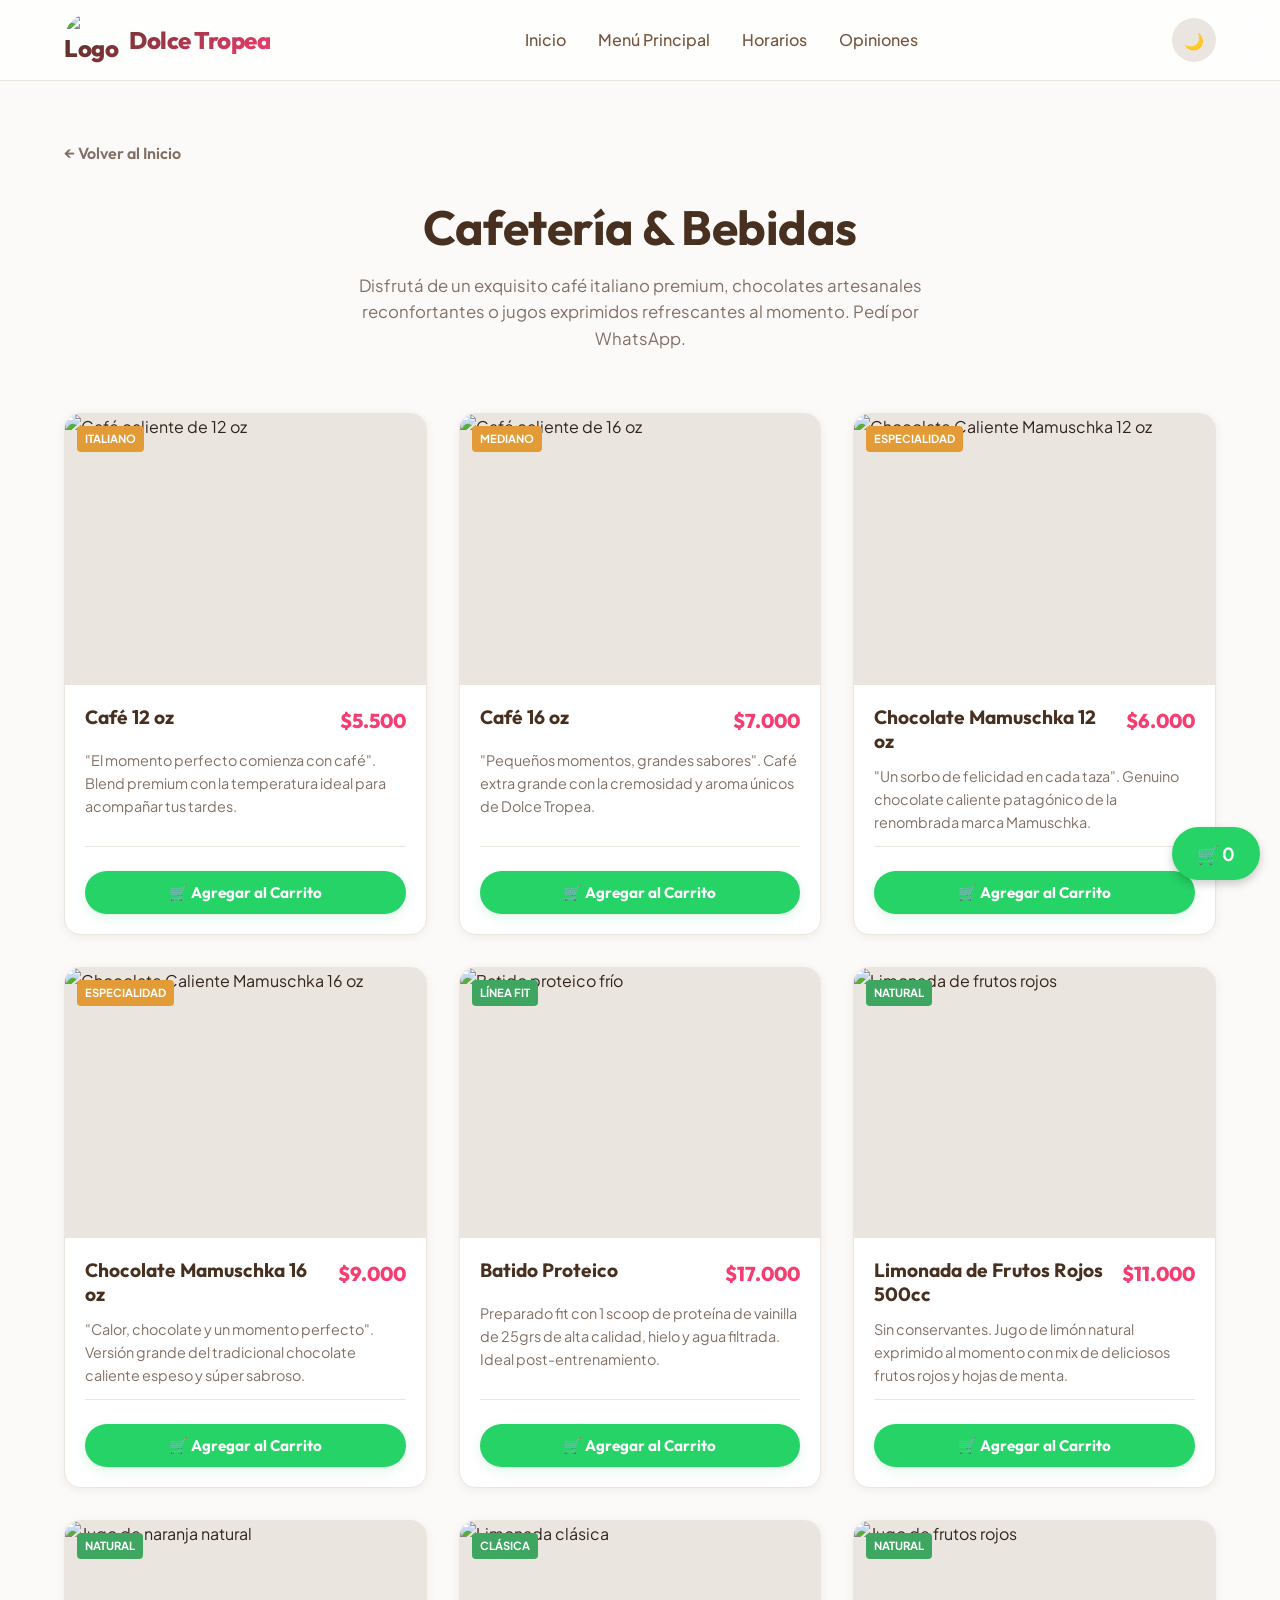
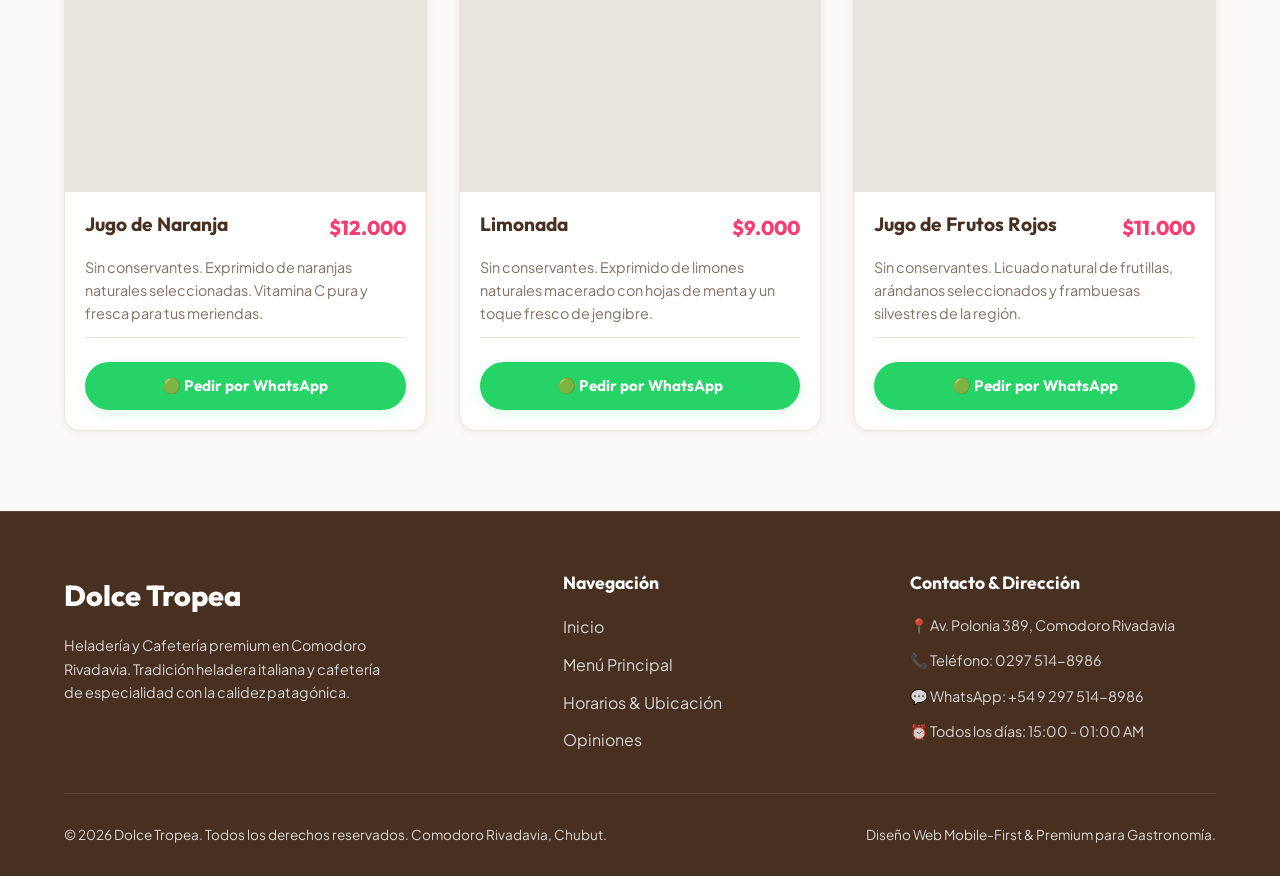
==== commit 2698e8c0: "Update cafeteria.html" ====
--- a/cafeteria.html
+++ b/cafeteria.html
@@ -135,9 +135,7 @@
             </div>
             <p class="product-description">"El momento perfecto comienza con café". Blend premium con la temperatura ideal para acompañar tus tardes.</p>
             <div style="margin-top: auto; padding-top: 16px; border-top: 1px solid var(--color-border);">
-              <a href="https://wa.me/5492975148986?text=Hola!%20Quiero%20hacer%20un%20pedido%20de:%20Caf%C3%A9%2012%20oz" target="_blank" class="btn-card-whatsapp" aria-label="Pedir Café 12 oz por WhatsApp">
-                🟢 Pedir por WhatsApp
-              </a>
+              <button class="btn-card-whatsapp" onclick="agregarAlCarrito('Café 12 oz', 5500)">🛒 Agregar al Carrito</button>
             </div>
           </div>
         </article>
@@ -157,9 +155,7 @@
             </div>
             <p class="product-description">"Pequeños momentos, grandes sabores". Café extra grande con la cremosidad y aroma únicos de Dolce Tropea.</p>
             <div style="margin-top: auto; padding-top: 16px; border-top: 1px solid var(--color-border);">
-              <a href="https://wa.me/5492975148986?text=Hola!%20Quiero%20hacer%20un%20pedido%20de:%20Caf%C3%A9%2016%20oz" target="_blank" class="btn-card-whatsapp" aria-label="Pedir Café 16 oz por WhatsApp">
-                🟢 Pedir por WhatsApp
-              </a>
+              <button class="btn-card-whatsapp" onclick="agregarAlCarrito('Café 16 oz', 7000)">🛒 Agregar al Carrito</button>
             </div>
           </div>
         </article>
@@ -179,9 +175,7 @@
             </div>
             <p class="product-description">"Un sorbo de felicidad en cada taza". Genuino chocolate caliente patagónico de la renombrada marca Mamuschka.</p>
             <div style="margin-top: auto; padding-top: 16px; border-top: 1px solid var(--color-border);">
-              <a href="https://wa.me/5492975148986?text=Hola!%20Quiero%20hacer%20un%20pedido%20de:%20Chocolate%20Mamuschka%2012%20oz" target="_blank" class="btn-card-whatsapp" aria-label="Pedir Chocolate 12 oz por WhatsApp">
-                🟢 Pedir por WhatsApp
-              </a>
+              <button class="btn-card-whatsapp" onclick="agregarAlCarrito('Chocolate Mamuschka 12 oz', 6000)">🛒 Agregar al Carrito</button>
             </div>
           </div>
         </article>
@@ -201,9 +195,7 @@
             </div>
             <p class="product-description">"Calor, chocolate y un momento perfecto". Versión grande del tradicional chocolate caliente espeso y súper sabroso.</p>
             <div style="margin-top: auto; padding-top: 16px; border-top: 1px solid var(--color-border);">
-              <a href="https://wa.me/5492975148986?text=Hola!%20Quiero%20hacer%20un%20pedido%20de:%20Chocolate%20Mamuschka%2016%20oz" target="_blank" class="btn-card-whatsapp" aria-label="Pedir Chocolate 16 oz por WhatsApp">
-                🟢 Pedir por WhatsApp
-              </a>
+              <button class="btn-card-whatsapp" onclick="agregarAlCarrito('Chocolate Mamuschka 16 oz', 9000)">🛒 Agregar al Carrito</button>
             </div>
           </div>
         </article>
@@ -223,9 +215,7 @@
             </div>
             <p class="product-description">Preparado fit con 1 scoop de proteína de vainilla de 25grs de alta calidad, hielo y agua filtrada. Ideal post-entrenamiento.</p>
             <div style="margin-top: auto; padding-top: 16px; border-top: 1px solid var(--color-border);">
-              <a href="https://wa.me/5492975148986?text=Hola!%20Quiero%20hacer%20un%20pedido%20de:%20Batido%20Proteico" target="_blank" class="btn-card-whatsapp" aria-label="Pedir Batido Proteico por WhatsApp">
-                🟢 Pedir por WhatsApp
-              </a>
+              <button class="btn-card-whatsapp" onclick="agregarAlCarrito('Batido Proteico', 17000)">🛒 Agregar al Carrito</button>
             </div>
           </div>
         </article>
@@ -245,9 +235,7 @@
             </div>
             <p class="product-description">Sin conservantes. Jugo de limón natural exprimido al momento con mix de deliciosos frutos rojos y hojas de menta.</p>
             <div style="margin-top: auto; padding-top: 16px; border-top: 1px solid var(--color-border);">
-              <a href="https://wa.me/5492975148986?text=Hola!%20Quiero%20hacer%20un%20pedido%20de:%20Limonada%20de%20Frutos%20Rojos%20500cc" target="_blank" class="btn-card-whatsapp" aria-label="Pedir Limonada de Frutos Rojos por WhatsApp">
-                🟢 Pedir por WhatsApp
-              </a>
+              <button class="btn-card-whatsapp" onclick="agregarAlCarrito('Limonada de frutos rojos 500cc', 11000)">🛒 Agregar al Carrito</button>
             </div>
           </div>
         </article>
@@ -418,52 +406,335 @@
 
 <!-- CEREBRO CON SUPER MEMORIA (LOCALSTORAGE) -->
 <script>
-  // 1. Intenta leer el carrito guardado en el navegador. Si no hay nada, arranca vacío []
+  // 1. BASES DE DATOS DEL MENÚ COMPLETO (DOLCE TROPEA)
+  const listaSaboresHelados = [
+    "MOUSSE DE CHOCOLATE", "MOUSSE DE FRAMBUESA", "MOUSSE DE LEMON PIE", "MOUSSE DE MARACUYA", "MOUSSE DE LIMON",
+    "ANANA AL AGUA", "DURAZNO AL AGUA", "FRANUI AL AGUA", "FRUTILLA AL AGUA", "FRUTOS PATAGONICOS AL AGUA", "LIMON AL AGUA",
+    "LIMON, JENGIBRE Y MENTA(AL AGUA)", "LIMON, JENGIBRE Y ALBAHACA(AL AGUA)", "DULCE DE LECHE BOMBON", "DULCE DE LECHE BROWNIE",
+    "DULCE DE LECHE CLASICO", "CHOCOTORTA", "COCO CON DULCE DE LECHE", "DULCE DE LECHE CRUNCH", "FLAN CON DULCE DE LECHE",
+    "DULCE DE LECHE GRANIZADO", "SUPER DULCE DE LECHE", "CHOCOLATE BLANCO", "CHOCOLATE BLOCK", "CHOCOLATE BUENARDO",
+    "CHOCOLATE CLASICO", "CHOCOLATE CON ALMENDRAS", "CHOCOLATE CON PASAs", "CHOCOLATE DOLCE BAJON", "CHOCOLATE HAVANNA",
+    "CHOCOLATE KINDER", "CHOCOLATE MARROC", "CHOCOLATE MARQUISE", "CHOCOLATE NUCCIOLATO", "CHOCOLATE NUTELLA",
+    "CHOCOLATE ROCHER", "CHOCOLATE SUIZO", "BANANITA DOLCA", "BANANA SPLIT", "BANANA SPLIT CON NUEZ", "BANANA CON NUTELLA",
+    "CREMA BON O BOM", "CADBURY DE FRUTILLA", "CEREZA A LA CREMA", "CHEESECAKE", "CREMA DE ARANDANOS", "CREMA DEL CIELO",
+    "CREMA OREO", "CREMA RUSA", "FORNITE", "FRAMTTINO", "FRAMBUESA CON PISTACHO", "FRUTOS DEL BOSQUE", "GRANIZADo",
+    "KINOTOS AL WHISKY", "MANTECOL", "MASCARPONE CON FRUTOS ROJOS", "MENTA GRANIZADA", "PISTACHO", "TIRAMISU",
+    "FRAMBUESA AL AGUA", "SAMBAYON ITALIANO", "MOUSSE DE LIMON HAVANNA", "FRAMBUESA A LA CREMA", "NONA VICENTA", "Açaí", "SCALONETA"
+  ];
+
+  const listaMilkshakes = [
+    "Oreo", "Bon o bon", "Chocolate dubai", "Pistacho", "Ferrero rocher", 
+    "Frapuchino americana", "Frapuccino dulce de leche", "Dolce valentino", 
+    "Dulce de leche", "Belga furioso", "Chocolinas", "Creza silvestre"
+  ];
+
+  const listaSalsas = ["Chocolate", "Frutilla", "Frutos Patagónicos", "Dulce de Leche", "Caramelo"];
+  const opcionesDubai = ["Amargo", "Amargo con sal"];
+  const opcionesGrajeas = ["Naranja con chocolate semiamargo", "Avellanas con chocolate caramelizado"];
+  
+  // NUEVAS LISTAS DE CAFETERÍA
+  const listaVariedadesCafe = ["Capuccino", "Latte", "Flat white", "Cortado", "Espresso simple", "Espresso doble", "Americano simple", "Americano doble"];
+  const listaLeches = ["Entera", "Deslactosada", "Vegetal (Almendras)"];
+
   let carrito = JSON.parse(localStorage.getItem('carrito')) || [];
 
-  // 2. Función que actualiza el número flotante apenas entrás a cualquier página
+  // 2. FUNCIÓN DE RENDERIZADO: Dibuja las opciones exactas en pantalla
+  function renderizarCarrito() {
+    const cartItemsContainer = document.getElementById('cart-items');
+    const cartTotalContainer = document.getElementById('cart-total');
+    if (!cartItemsContainer || !cartTotalContainer) return;
+
+    if (carrito.length === 0) {
+      cartItemsContainer.innerHTML = '<p class="empty-cart-msg">Tu carrito está vacío.</p>';
+      cartTotalContainer.innerText = '0';
+      return;
+    }
+
+    let html = '';
+    let totalGeneral = 0;
+
+    carrito.forEach((producto, index) => {
+      // Calcular extras dinámicos (como los de Lorenzo)
+      let precioExtra = 0;
+      if (producto.nombre.includes("Lorenzo") && producto.extras) {
+        precioExtra += (parseInt(producto.extras.avellanas) || 0) * 1;
+        precioExtra += (parseInt(producto.extras.coco) || 0) * 1;
+      }
+
+      let precioFinalItem = producto.precioBase + precioExtra;
+      totalGeneral += precioFinalItem;
+
+      html += `
+        <div class="cart-item" style="border-bottom: 1px solid #f0f0f0; padding-bottom: 12px; margin-bottom: 12px;">
+          <div style="display: flex; justify-content: space-between; align-items: center;">
+            <div>
+              <span style="font-weight: 600; color: #333; font-size: 15px;">${producto.nombre}</span>
+              <div style="color: #ff477e; font-weight: bold; font-size: 14px;">$${precioFinalItem.toLocaleString('es-AR')}</div>
+            </div>
+            <button onclick="eliminarDelCarrito(${index})" style="background: none; border: none; cursor: pointer; font-size: 14px;">❌</button>
+          </div>
+          <div style="margin-top: 8px; background: #fdf2f4; padding: 8px; border-radius: 8px; font-size: 12px;">
+      `;
+
+      // CASO A: Helados Tradicionales o Promos
+      if (producto.tipo === "helado") {
+        html += `<div style="font-weight: bold; color: #ff477e; margin-bottom: 4px;">SABORES (MÁX. ${producto.tope}):</div>`;
+        for (let i = 0; i < producto.tope; i++) {
+          html += `
+            <select onchange="guardarOpcionEspecial(${index}, 'gustos', this.value, ${i})" style="width:100%; margin-bottom:4px; padding:4px; border-radius:4px; border:1px solid #ffccd8; background: #fff;">
+              <option value="">-- Gusto ${i+1} --</option>
+              ${listaSaboresHelados.map(s => `<option value="${s}" ${producto.gustos && producto.gustos[i] === s ? 'selected' : ''}>${s}</option>`).join('')}
+            </select>`;
+        }
+      }
+      
+      // CASO B: Milkshakes
+      else if (producto.tipo === "milkshake") {
+        html += `
+          <div style="font-weight: bold; color: #ff477e; margin-bottom: 4px;">ELEGÍ EL SABOR:</div>
+          <select onchange="guardarOpcionEspecial(${index}, 'sabor', this.value)" style="width:100%; padding:4px; border-radius:4px; border:1px solid #ffccd8; background: #fff;">
+            <option value="">-- Seleccionar Sabores --</option>
+            ${listaMilkshakes.map(m => `<option value="${m}" ${producto.sabor === m ? 'selected' : ''}>${m}</option>`).join('')}
+          </select>`;
+      }
+
+      // CASO C: Mini Salsas
+      else if (producto.tipo === "salsa") {
+        html += `
+          <div style="font-weight: bold; color: #ff477e; margin-bottom: 4px;">ELEGÍ TU SALSA:</div>
+          <select onchange="guardarOpcionEspecial(${index}, 'sabor', this.value)" style="width:100%; padding:4px; border-radius:4px; border:1px solid #ffccd8; background: #fff;">
+            <option value="">-- Seleccionar Salsa --</option>
+            ${listaSalsas.map(s => `<option value="${s}" ${producto.sabor === s ? 'selected' : ''}>${s}</option>`).join('')}
+          </select>`;
+      }
+
+      // CASO D: Chocolates Dubai
+      else if (producto.tipo === "dubai") {
+        html += `<div style="font-weight: bold; color: #ff477e; margin-bottom: 4px;">OPCIÓN PERCANTA:</div>`;
+        let cantidadDubai = producto.nombre.includes("2 Chocolates") ? 2 : 1;
+        for (let i = 0; i < cantidadDubai; i++) {
+          html += `
+            <select onchange="guardarOpcionEspecial(${index}, 'opciones', this.value, ${i})" style="width:100%; margin-bottom:4px; padding:4px; border-radius:4px; border:1px solid #ffccd8; background: #fff;">
+              <option value="">-- Variante Chocolate ${i+1} --</option>
+              ${opcionesDubai.map(o => `<option value="${o}" ${producto.opciones && producto.opciones[i] === o ? 'selected' : ''}>${o}</option>`).join('')}
+            </select>`;
+        }
+      }
+
+      // CASO E: Chocolate Lorenzo
+      else if (producto.tipo === "lorenzo") {
+        html += `
+          <div style="font-weight: bold; color: #ff477e; margin-bottom: 6px;">AGREGAR EXTRAS (+$1 c/u):</div>
+          <div style="display:flex; justify-content:space-between; margin-bottom:4px;">
+            <span>Avellanas:</span>
+            <input type="number" min="0" max="100" value="${producto.extras ? producto.extras.avellanas : 0}" onchange="guardarExtraLorenzo(${index}, 'avellanas', this.value)" style="width:60px; text-align:center; border:1px solid #ffccd8; border-radius:4px;">
+          </div>
+          <div style="display:flex; justify-content:space-between;">
+            <span>Coco en escamas:</span>
+            <input type="number" min="0" max="100" value="${producto.extras ? producto.extras.coco : 0}" onchange="guardarExtraLorenzo(${index}, 'coco', this.value)" style="width:60px; text-align:center; border:1px solid #ffccd8; border-radius:4px;">
+          </div>`;
+      }
+
+      // CASO F: Grajeas
+      else if (producto.tipo === "grajeas") {
+        html += `
+          <div style="font-weight: bold; color: #ff477e; margin-bottom: 4px;">SELECCIONÁ UNA COMBINACIÓN:</div>
+          <select onchange="guardarOpcionEspecial(${index}, 'sabor', this.value)" style="width:100%; padding:4px; border-radius:4px; border:1px solid #ffccd8; background: #fff;">
+            <option value="">-- Seleccionar Opción --</option>
+            ${opcionesGrajeas.map(g => `<option value="${g}" ${producto.sabor === g ? 'selected' : ''}>${g}</option>`).join('')}
+          </select>`;
+      }
+
+      // NUEVO CASO G: Cafés (Pide Variante y Leche)
+      else if (producto.tipo === "cafe") {
+        html += `
+          <div style="font-weight: bold; color: #ff477e; margin-bottom: 4px;">ESTILO DE CAFÉ:</div>
+          <select onchange="guardarOpcionEspecial(${index}, 'sabor', this.value)" style="width:100%; margin-bottom:6px; padding:4px; border-radius:4px; border:1px solid #ffccd8; background: #fff;">
+            <option value="">-- Seleccionar Tipo --</option>
+            ${listaVariedadesCafe.map(c => `<option value="${c}" ${producto.sabor === c ? 'selected' : ''}>${c}</option>`).join('')}
+          </select>
+          <div style="font-weight: bold; color: #ff477e; margin-bottom: 4px;">TIPO DE LECHE:</div>
+          <select onchange="guardarOpcionEspecial(${index}, 'leche', this.value)" style="width:100%; padding:4px; border-radius:4px; border:1px solid #ffccd8; background: #fff;">
+            <option value="">-- Seleccionar Leche --</option>
+            ${listaLeches.map(l => `<option value="${l}" ${producto.leche === l ? 'selected' : ''}>${l}</option>`).join('')}
+          </select>`;
+      }
+
+      // NUEVO CASO H: Chocolate Mamuschka (Solo pide Leche)
+      else if (producto.tipo === "chocolate-mamuschka") {
+        html += `
+          <div style="font-weight: bold; color: #ff477e; margin-bottom: 4px;">TIPO DE LECHE:</div>
+          <select onchange="guardarOpcionEspecial(${index}, 'leche', this.value)" style="width:100%; padding:4px; border-radius:4px; border:1px solid #ffccd8; background: #fff;">
+            <option value="">-- Seleccionar Leche --</option>
+            ${listaLeches.map(l => `<option value="${l}" ${producto.leche === l ? 'selected' : ''}>${l}</option>`).join('')}
+          </select>`;
+      }
+
+      html += `</div></div>`;
+    });
+
+    cartItemsContainer.innerHTML = html;
+    cartTotalContainer.innerText = totalGeneral.toLocaleString('es-AR');
+  }
+
+  // 3. AGREGAR AL CARRITO INTELIGENTE
+  function agregarAlCarrito(nombre, precio) {
+    let tipo = "otro";
+    let tope = 0;
+
+    // Clasificación total de productos
+    if (nombre.includes("1 Kg")) { tipo = "helado"; tope = 4; }
+    else if (nombre.includes("1/2 Kg")) { tipo = "helado"; tope = 3; }
+    else if (nombre.includes("1/4 Kg")) { tipo = "helado"; tope = 2; }
+    else if (nombre.includes("2kg") || nombre.includes("Doble felicidad")) { tipo = "helado"; tope = 8; }
+    else if (nombre.includes("Promo Especial 2x1")) { tipo = "helado"; tope = 4; }
+    else if (nombre.toLowerCase().includes("batido de 3 bochas")) { tipo = "helado"; tope = 3; }
+    else if (nombre.toLowerCase().includes("milkshake")) { tipo = "milkshake"; }
+    else if (nombre.toLowerCase().includes("mini salsa")) { tipo = "salsa"; }
+    else if (nombre.toLowerCase().includes("dubai")) { tipo = "dubai"; }
+    else if (nombre.toLowerCase().includes("lorenzo")) { tipo = "lorenzo"; }
+    else if (nombre.toLowerCase().includes("grajeas")) { tipo = "grajeas"; }
+    else if (nombre.toLowerCase().includes("cafe") || nombre.toLowerCase().includes("café")) { tipo = "cafe"; }
+    else if (nombre.toLowerCase().includes("mamuschka")) { tipo = "chocolate-mamuschka"; }
+
+    let nuevoItem = {
+      nombre: nombre,
+      precioBase: parseFloat(precio),
+      tipo: tipo,
+      tope: tope
+    };
+
+    // Estructuras de inicio
+    if (tipo === "helado") nuevoItem.gustos = Array(tope).fill("");
+    if (tipo === "dubai") nuevoItem.opciones = nombre.includes("2 Chocolates") ? ["", ""] : [""];
+    if (tipo === "lorenzo") nuevoItem.extras = { avellanas: 0, coco: 0 };
+    if (tipo === "cafe") { nuevoItem.sabor = ""; nuevoItem.leche = ""; }
+    if (tipo === "chocolate-mamuschka") { nuevoItem.leche = ""; }
+
+    carrito.push(nuevoItem);
+    localStorage.setItem('carrito', JSON.stringify(carrito));
+    actualizarContador();
+    renderizarCarrito();
+  }
+
+  function guardarOpcionEspecial(indexProducto, propiedad, valor, subIndex = null) {
+    if (subIndex !== null) {
+      carrito[indexProducto][propiedad][subIndex] = valor;
+    } else {
+      carrito[indexProducto][propiedad] = valor;
+    }
+    localStorage.setItem('carrito', JSON.stringify(carrito));
+  }
+
+  function guardarExtraLorenzo(indexProducto, ingrediente, valor) {
+    if (parseInt(valor) < 0) valor = 0;
+    if (parseInt(valor) > 100) valor = 100;
+    carrito[indexProducto].extras[ingrediente] = parseInt(valor) || 0;
+    localStorage.setItem('carrito', JSON.stringify(carrito));
+    renderizarCarrito();
+  }
+
+  function eliminarDelCarrito(index) {
+    carrito.splice(index, 1);
+    localStorage.setItem('carrito', JSON.stringify(carrito));
+    actualizarContador();
+    renderizarCarrito();
+  }
+
   function actualizarContador() {
     const contador = document.getElementById('cart-count');
-    if (contador) {
-      contador.innerText = carrito.length;
-    }
-  }
-
-  // Esto hace que el navegador recuerde el número apenas se abre la pantalla
-  window.addEventListener('DOMContentLoaded', actualizarContador);
-
-  // 3. Función para abrir y cerrar con el deslizamiento suave
+    if (contador) contador.innerText = carrito.length;
+  }
+
+  window.addEventListener('DOMContentLoaded', () => {
+    actualizarContador();
+    renderizarCarrito();
+  });
+
   function toggleCart() {
     const modal = document.getElementById('cart-modal');
     modal.classList.toggle('hidden');
-  }
-
-  // 4. Función para mostrar la dirección si eligen Delivery
+    if (!modal.classList.contains('hidden')) renderizarCarrito();
+  }
+
   function toggleDireccion() {
     const campoDireccion = document.getElementById('campo-direccion');
     const opcionDelivery = document.querySelector('input[name="tipo-entrega"][value="delivery"]').checked;
+    if (opcionDelivery) campoDireccion.classList.remove('hidden');
+    else campoDireccion.classList.add('hidden');
+  }
+
+  // 4. PASO FINAL: ENVIAR TODO ORDENADO A WHATSAPP
+  function procesarPago() {
+    const nombre = document.getElementById('cliente-nombre').value.trim();
+    const apellido = document.getElementById('cliente-apellido').value.trim();
+    const telefono = document.getElementById('cliente-telefono').value.trim();
+    const tipoEntrega = document.querySelector('input[name="tipo-entrega"]:checked').value;
+    const direccion = document.getElementById('cliente-direccion').value.trim();
+
+    if (!nombre || !apellido || !telefono) {
+      alert("Por favor, completa tus datos de contacto (Nombre, Apellido y Teléfono).");
+      return;
+    }
+    if (tipoEntrega === "delivery" && !direccion) {
+      alert("Por favor, ingresa tu dirección para el envío a domicilio.");
+      return;
+    }
+    if (carrito.length === 0) {
+      alert("El carrito está vacío.");
+      return;
+    }
+
+    let mensaje = `🍦 *NUEVO PEDIDO - DOLCE TROPEA* 🍦\n\n`;
+    mensaje += `👤 *Cliente:* ${nombre} ${apellido}\n`;
+    mensaje += `📞 *Teléfono:* ${telefono}\n`;
+    mensaje += `🛵 *Entrega:* ${tipoEntrega === 'delivery' ? 'Envío a Domicilio' : 'Retiro en Local'}\n`;
+    if (tipoEntrega === 'delivery') mensaje += `📍 *Dirección:* ${direccion}\n`;
     
-    if (opcionDelivery) {
-      campoDireccion.classList.remove('hidden');
-    } else {
-      campoDireccion.classList.add('hidden');
-    }
-  }
-
-  // 5. Función para agregar productos y guardarlos en el bolsillo del navegador
-  function agregarAlCarrito(nombre, precio) {
-    // Guarda el producto en la lista
-    carrito.push({ nombre: nombre, precio: parseFloat(precio) });
+    mensaje += `\n🛒 *DETALLE DEL PEDIDO:*\n`;
+    let totalFactura = 0;
+
+    carrito.forEach((prod) => {
+      let extra = 0;
+      let detalleExtras = "";
+
+      if (prod.tipo === "helado" && prod.gustos) {
+        let gustosFiltrados = prod.gustos.filter(g => g !== "");
+        detalleExtras = `\n   · Gustos: ${gustosFiltrados.length > 0 ? gustosFiltrados.join(', ') : 'No seleccionados'}`;
+      } else if ((prod.tipo === "milkshake" || prod.tipo === "salsa" || prod.tipo === "grajeas") && prod.sabor) {
+        detalleExtras = `\n   · Variante: ${prod.sabor}`;
+      } else if (prod.tipo === "dubai" && prod.opciones) {
+        let opcionesFiltradas = prod.opciones.filter(o => o !== "");
+        detalleExtras = `\n   · Opciones: ${opcionesFiltradas.length > 0 ? opcionesFiltradas.join(', ') : 'No seleccionadas'}`;
+      } else if (prod.tipo === "lorenzo" && prod.extras) {
+        extra += prod.extras.avellanas * 1;
+        extra += prod.extras.coco * 1;
+        detalleExtras = `\n   · Extras: ${prod.extras.avellanas} Avellanas, ${prod.extras.coco} Coco en escamas`;
+      } else if (prod.tipo === "cafe") {
+        detalleExtras = `\n   · Estilo: ${prod.sabor || 'No seleccionado'}\n   · Leche: ${prod.leche || 'No seleccionada'}`;
+      } else if (prod.tipo === "chocolate-mamuschka") {
+        detalleExtras = `\n   · Leche: ${prod.leche || 'No seleccionada'}`;
+      }
+
+      let precioItem = prod.precioBase + extra;
+      totalFactura += precioItem;
+      mensaje += `• *${prod.nombre}* - $${precioItem.toLocaleString('es-AR')}${detalleExtras}\n`;
+    });
+
+    mensaje += `\n💰 *TOTAL A PAGAR:* $${totalFactura.toLocaleString('es-AR')}`;
+
+    // CONFIGURACIÓN DE TU WHATSAPP (Poné tu número real sin el + ni espacios)
+    const numeroCelular = "542971234567"; 
+    const urlWhatsapp = `https://api.whatsapp.com/send?phone=${numeroCelular}&text=${encodeURIComponent(mensaje)}`;
     
-    // Guarda la lista en el almacenamiento local para que no se borre al cambiar de página
-    localStorage.setItem('carrito', JSON.stringify(carrito));
-    
-    // Actualiza el contador verde
+    // Vaciar carrito
+    localStorage.removeItem('carrito');
+    carrito = [];
     actualizarContador();
-    
-    // Abre el carrito automáticamente con el efecto pro deslizante
-    const modal = document.getElementById('cart-modal');
-    modal.classList.remove('hidden');
+    renderizarCarrito();
+    toggleCart();
+
+    window.open(urlWhatsapp, '_blank');
   }
 </script>
   
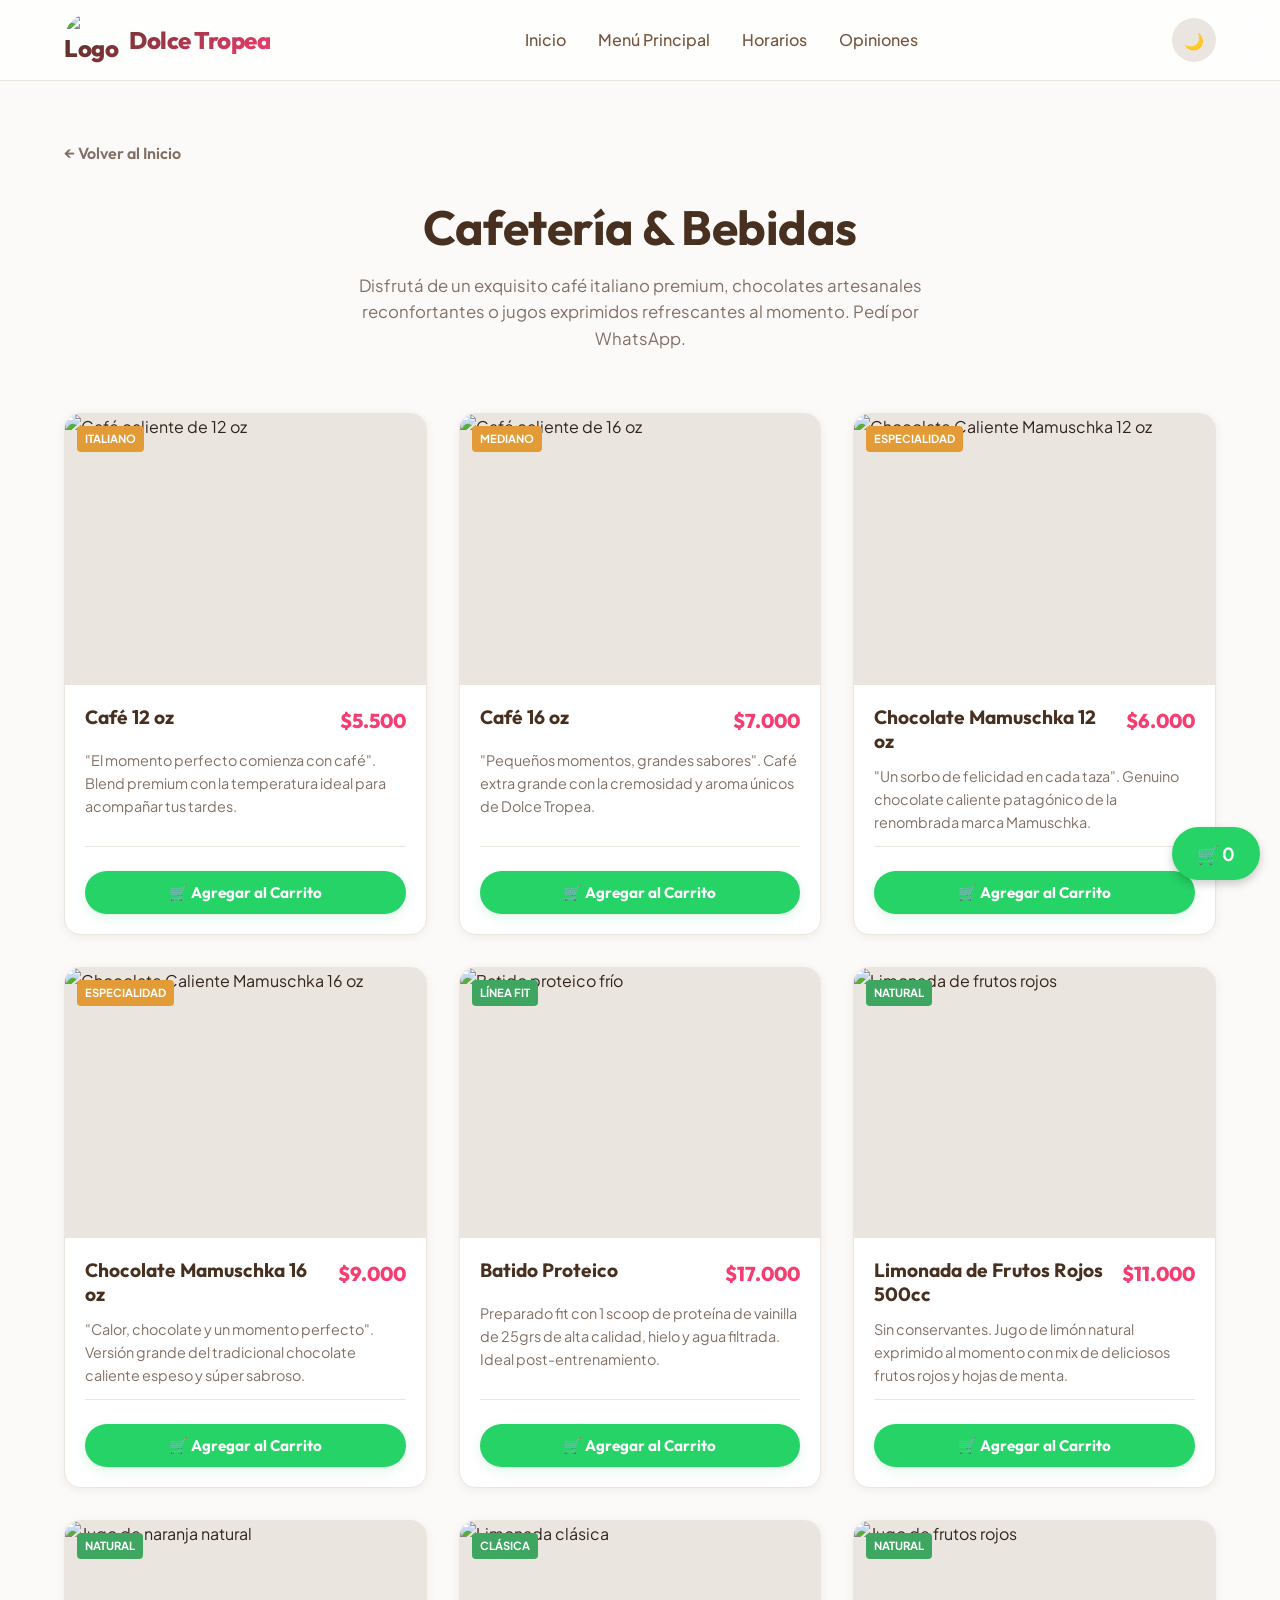
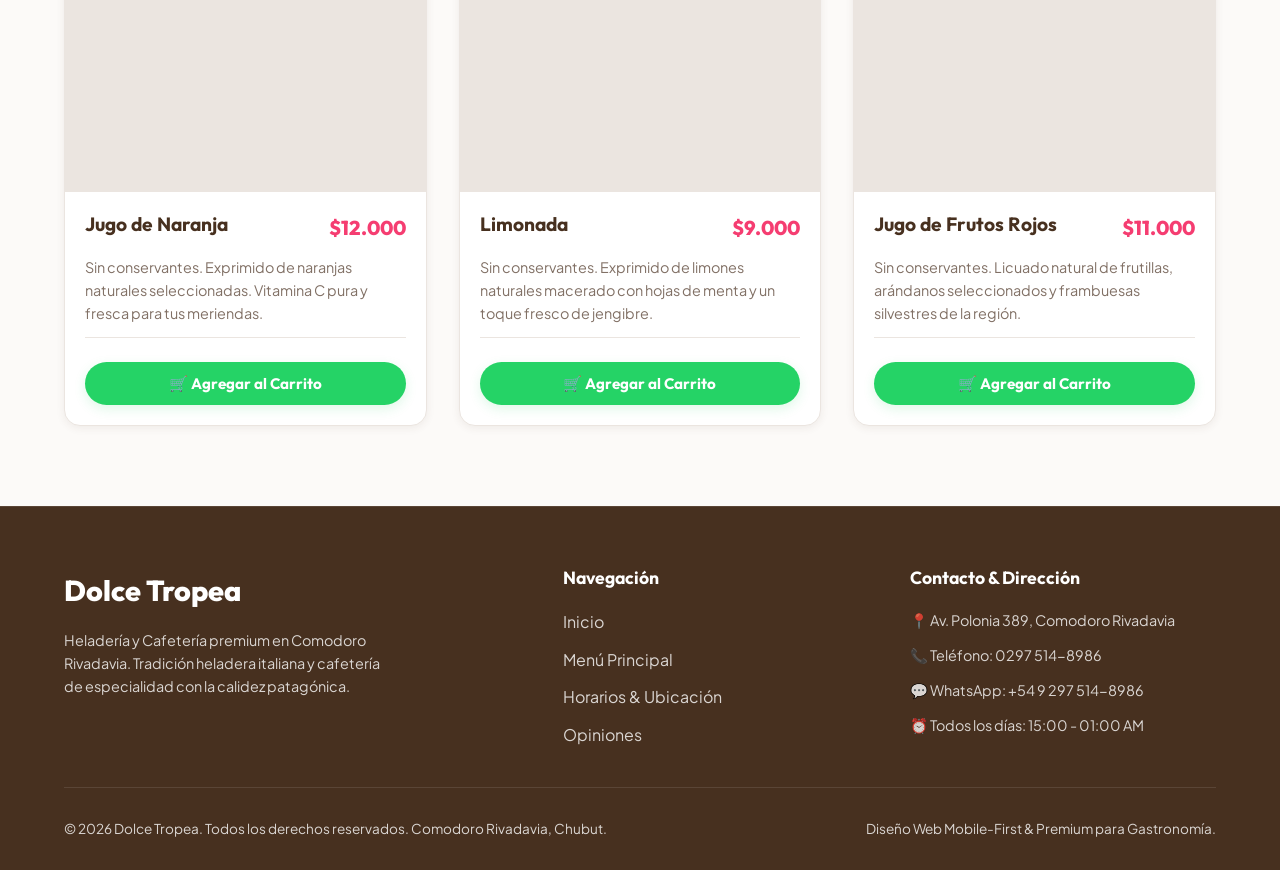
==== commit 1a1f39c7: "Update cafeteria.html" ====
--- a/cafeteria.html
+++ b/cafeteria.html
@@ -255,9 +255,9 @@
             </div>
             <p class="product-description">Sin conservantes. Exprimido de naranjas naturales seleccionadas. Vitamina C pura y fresca para tus meriendas.</p>
             <div style="margin-top: auto; padding-top: 16px; border-top: 1px solid var(--color-border);">
-              <a href="https://wa.me/5492975148986?text=Hola!%20Quiero%20hacer%20un%20pedido%20de:%20Jugo%20de%20Naranja" target="_blank" class="btn-card-whatsapp" aria-label="Pedir Jugo de Naranja por WhatsApp">
-                🟢 Pedir por WhatsApp
-              </a>
+              <button class="btn-card-whatsapp" onclick="agregarAlCarrito('Jugo de Naranja', 12000)">
+    🛒 Agregar al Carrito
+</button>
             </div>
           </div>
         </article>
@@ -277,9 +277,9 @@
             </div>
             <p class="product-description">Sin conservantes. Exprimido de limones naturales macerado con hojas de menta y un toque fresco de jengibre.</p>
             <div style="margin-top: auto; padding-top: 16px; border-top: 1px solid var(--color-border);">
-              <a href="https://wa.me/5492975148986?text=Hola!%20Quiero%20hacer%20un%20pedido%20de:%20Limonada" target="_blank" class="btn-card-whatsapp" aria-label="Pedir Limonada por WhatsApp">
-                🟢 Pedir por WhatsApp
-              </a>
+              <button class="btn-card-whatsapp" onclick="agregarAlCarrito('Limonada', 9000)">
+    🛒 Agregar al Carrito
+</button>
             </div>
           </div>
         </article>
@@ -299,9 +299,9 @@
             </div>
             <p class="product-description">Sin conservantes. Licuado natural de frutillas, arándanos seleccionados y frambuesas silvestres de la región.</p>
             <div style="margin-top: auto; padding-top: 16px; border-top: 1px solid var(--color-border);">
-              <a href="https://wa.me/5492975148986?text=Hola!%20Quiero%20hacer%20un%20pedido%20de:%20Jugo%20de%20Frutos%20Rojos" target="_blank" class="btn-card-whatsapp" aria-label="Pedir Jugo de Frutos Rojos por WhatsApp">
-                🟢 Pedir por WhatsApp
-              </a>
+             <button class="btn-card-whatsapp" onclick="agregarAlCarrito('Jugo de Frutos Rojos', 11000)">
+    🛒 Agregar al Carrito
+</button>
             </div>
           </div>
         </article>
@@ -405,338 +405,8 @@
 </div>
 
 <!-- CEREBRO CON SUPER MEMORIA (LOCALSTORAGE) -->
-<script>
-  // 1. BASES DE DATOS DEL MENÚ COMPLETO (DOLCE TROPEA)
-  const listaSaboresHelados = [
-    "MOUSSE DE CHOCOLATE", "MOUSSE DE FRAMBUESA", "MOUSSE DE LEMON PIE", "MOUSSE DE MARACUYA", "MOUSSE DE LIMON",
-    "ANANA AL AGUA", "DURAZNO AL AGUA", "FRANUI AL AGUA", "FRUTILLA AL AGUA", "FRUTOS PATAGONICOS AL AGUA", "LIMON AL AGUA",
-    "LIMON, JENGIBRE Y MENTA(AL AGUA)", "LIMON, JENGIBRE Y ALBAHACA(AL AGUA)", "DULCE DE LECHE BOMBON", "DULCE DE LECHE BROWNIE",
-    "DULCE DE LECHE CLASICO", "CHOCOTORTA", "COCO CON DULCE DE LECHE", "DULCE DE LECHE CRUNCH", "FLAN CON DULCE DE LECHE",
-    "DULCE DE LECHE GRANIZADO", "SUPER DULCE DE LECHE", "CHOCOLATE BLANCO", "CHOCOLATE BLOCK", "CHOCOLATE BUENARDO",
-    "CHOCOLATE CLASICO", "CHOCOLATE CON ALMENDRAS", "CHOCOLATE CON PASAs", "CHOCOLATE DOLCE BAJON", "CHOCOLATE HAVANNA",
-    "CHOCOLATE KINDER", "CHOCOLATE MARROC", "CHOCOLATE MARQUISE", "CHOCOLATE NUCCIOLATO", "CHOCOLATE NUTELLA",
-    "CHOCOLATE ROCHER", "CHOCOLATE SUIZO", "BANANITA DOLCA", "BANANA SPLIT", "BANANA SPLIT CON NUEZ", "BANANA CON NUTELLA",
-    "CREMA BON O BOM", "CADBURY DE FRUTILLA", "CEREZA A LA CREMA", "CHEESECAKE", "CREMA DE ARANDANOS", "CREMA DEL CIELO",
-    "CREMA OREO", "CREMA RUSA", "FORNITE", "FRAMTTINO", "FRAMBUESA CON PISTACHO", "FRUTOS DEL BOSQUE", "GRANIZADo",
-    "KINOTOS AL WHISKY", "MANTECOL", "MASCARPONE CON FRUTOS ROJOS", "MENTA GRANIZADA", "PISTACHO", "TIRAMISU",
-    "FRAMBUESA AL AGUA", "SAMBAYON ITALIANO", "MOUSSE DE LIMON HAVANNA", "FRAMBUESA A LA CREMA", "NONA VICENTA", "Açaí", "SCALONETA"
-  ];
-
-  const listaMilkshakes = [
-    "Oreo", "Bon o bon", "Chocolate dubai", "Pistacho", "Ferrero rocher", 
-    "Frapuchino americana", "Frapuccino dulce de leche", "Dolce valentino", 
-    "Dulce de leche", "Belga furioso", "Chocolinas", "Creza silvestre"
-  ];
-
-  const listaSalsas = ["Chocolate", "Frutilla", "Frutos Patagónicos", "Dulce de Leche", "Caramelo"];
-  const opcionesDubai = ["Amargo", "Amargo con sal"];
-  const opcionesGrajeas = ["Naranja con chocolate semiamargo", "Avellanas con chocolate caramelizado"];
-  
-  // NUEVAS LISTAS DE CAFETERÍA
-  const listaVariedadesCafe = ["Capuccino", "Latte", "Flat white", "Cortado", "Espresso simple", "Espresso doble", "Americano simple", "Americano doble"];
-  const listaLeches = ["Entera", "Deslactosada", "Vegetal (Almendras)"];
-
-  let carrito = JSON.parse(localStorage.getItem('carrito')) || [];
-
-  // 2. FUNCIÓN DE RENDERIZADO: Dibuja las opciones exactas en pantalla
-  function renderizarCarrito() {
-    const cartItemsContainer = document.getElementById('cart-items');
-    const cartTotalContainer = document.getElementById('cart-total');
-    if (!cartItemsContainer || !cartTotalContainer) return;
-
-    if (carrito.length === 0) {
-      cartItemsContainer.innerHTML = '<p class="empty-cart-msg">Tu carrito está vacío.</p>';
-      cartTotalContainer.innerText = '0';
-      return;
-    }
-
-    let html = '';
-    let totalGeneral = 0;
-
-    carrito.forEach((producto, index) => {
-      // Calcular extras dinámicos (como los de Lorenzo)
-      let precioExtra = 0;
-      if (producto.nombre.includes("Lorenzo") && producto.extras) {
-        precioExtra += (parseInt(producto.extras.avellanas) || 0) * 1;
-        precioExtra += (parseInt(producto.extras.coco) || 0) * 1;
-      }
-
-      let precioFinalItem = producto.precioBase + precioExtra;
-      totalGeneral += precioFinalItem;
-
-      html += `
-        <div class="cart-item" style="border-bottom: 1px solid #f0f0f0; padding-bottom: 12px; margin-bottom: 12px;">
-          <div style="display: flex; justify-content: space-between; align-items: center;">
-            <div>
-              <span style="font-weight: 600; color: #333; font-size: 15px;">${producto.nombre}</span>
-              <div style="color: #ff477e; font-weight: bold; font-size: 14px;">$${precioFinalItem.toLocaleString('es-AR')}</div>
-            </div>
-            <button onclick="eliminarDelCarrito(${index})" style="background: none; border: none; cursor: pointer; font-size: 14px;">❌</button>
-          </div>
-          <div style="margin-top: 8px; background: #fdf2f4; padding: 8px; border-radius: 8px; font-size: 12px;">
-      `;
-
-      // CASO A: Helados Tradicionales o Promos
-      if (producto.tipo === "helado") {
-        html += `<div style="font-weight: bold; color: #ff477e; margin-bottom: 4px;">SABORES (MÁX. ${producto.tope}):</div>`;
-        for (let i = 0; i < producto.tope; i++) {
-          html += `
-            <select onchange="guardarOpcionEspecial(${index}, 'gustos', this.value, ${i})" style="width:100%; margin-bottom:4px; padding:4px; border-radius:4px; border:1px solid #ffccd8; background: #fff;">
-              <option value="">-- Gusto ${i+1} --</option>
-              ${listaSaboresHelados.map(s => `<option value="${s}" ${producto.gustos && producto.gustos[i] === s ? 'selected' : ''}>${s}</option>`).join('')}
-            </select>`;
-        }
-      }
-      
-      // CASO B: Milkshakes
-      else if (producto.tipo === "milkshake") {
-        html += `
-          <div style="font-weight: bold; color: #ff477e; margin-bottom: 4px;">ELEGÍ EL SABOR:</div>
-          <select onchange="guardarOpcionEspecial(${index}, 'sabor', this.value)" style="width:100%; padding:4px; border-radius:4px; border:1px solid #ffccd8; background: #fff;">
-            <option value="">-- Seleccionar Sabores --</option>
-            ${listaMilkshakes.map(m => `<option value="${m}" ${producto.sabor === m ? 'selected' : ''}>${m}</option>`).join('')}
-          </select>`;
-      }
-
-      // CASO C: Mini Salsas
-      else if (producto.tipo === "salsa") {
-        html += `
-          <div style="font-weight: bold; color: #ff477e; margin-bottom: 4px;">ELEGÍ TU SALSA:</div>
-          <select onchange="guardarOpcionEspecial(${index}, 'sabor', this.value)" style="width:100%; padding:4px; border-radius:4px; border:1px solid #ffccd8; background: #fff;">
-            <option value="">-- Seleccionar Salsa --</option>
-            ${listaSalsas.map(s => `<option value="${s}" ${producto.sabor === s ? 'selected' : ''}>${s}</option>`).join('')}
-          </select>`;
-      }
-
-      // CASO D: Chocolates Dubai
-      else if (producto.tipo === "dubai") {
-        html += `<div style="font-weight: bold; color: #ff477e; margin-bottom: 4px;">OPCIÓN PERCANTA:</div>`;
-        let cantidadDubai = producto.nombre.includes("2 Chocolates") ? 2 : 1;
-        for (let i = 0; i < cantidadDubai; i++) {
-          html += `
-            <select onchange="guardarOpcionEspecial(${index}, 'opciones', this.value, ${i})" style="width:100%; margin-bottom:4px; padding:4px; border-radius:4px; border:1px solid #ffccd8; background: #fff;">
-              <option value="">-- Variante Chocolate ${i+1} --</option>
-              ${opcionesDubai.map(o => `<option value="${o}" ${producto.opciones && producto.opciones[i] === o ? 'selected' : ''}>${o}</option>`).join('')}
-            </select>`;
-        }
-      }
-
-      // CASO E: Chocolate Lorenzo
-      else if (producto.tipo === "lorenzo") {
-        html += `
-          <div style="font-weight: bold; color: #ff477e; margin-bottom: 6px;">AGREGAR EXTRAS (+$1 c/u):</div>
-          <div style="display:flex; justify-content:space-between; margin-bottom:4px;">
-            <span>Avellanas:</span>
-            <input type="number" min="0" max="100" value="${producto.extras ? producto.extras.avellanas : 0}" onchange="guardarExtraLorenzo(${index}, 'avellanas', this.value)" style="width:60px; text-align:center; border:1px solid #ffccd8; border-radius:4px;">
-          </div>
-          <div style="display:flex; justify-content:space-between;">
-            <span>Coco en escamas:</span>
-            <input type="number" min="0" max="100" value="${producto.extras ? producto.extras.coco : 0}" onchange="guardarExtraLorenzo(${index}, 'coco', this.value)" style="width:60px; text-align:center; border:1px solid #ffccd8; border-radius:4px;">
-          </div>`;
-      }
-
-      // CASO F: Grajeas
-      else if (producto.tipo === "grajeas") {
-        html += `
-          <div style="font-weight: bold; color: #ff477e; margin-bottom: 4px;">SELECCIONÁ UNA COMBINACIÓN:</div>
-          <select onchange="guardarOpcionEspecial(${index}, 'sabor', this.value)" style="width:100%; padding:4px; border-radius:4px; border:1px solid #ffccd8; background: #fff;">
-            <option value="">-- Seleccionar Opción --</option>
-            ${opcionesGrajeas.map(g => `<option value="${g}" ${producto.sabor === g ? 'selected' : ''}>${g}</option>`).join('')}
-          </select>`;
-      }
-
-      // NUEVO CASO G: Cafés (Pide Variante y Leche)
-      else if (producto.tipo === "cafe") {
-        html += `
-          <div style="font-weight: bold; color: #ff477e; margin-bottom: 4px;">ESTILO DE CAFÉ:</div>
-          <select onchange="guardarOpcionEspecial(${index}, 'sabor', this.value)" style="width:100%; margin-bottom:6px; padding:4px; border-radius:4px; border:1px solid #ffccd8; background: #fff;">
-            <option value="">-- Seleccionar Tipo --</option>
-            ${listaVariedadesCafe.map(c => `<option value="${c}" ${producto.sabor === c ? 'selected' : ''}>${c}</option>`).join('')}
-          </select>
-          <div style="font-weight: bold; color: #ff477e; margin-bottom: 4px;">TIPO DE LECHE:</div>
-          <select onchange="guardarOpcionEspecial(${index}, 'leche', this.value)" style="width:100%; padding:4px; border-radius:4px; border:1px solid #ffccd8; background: #fff;">
-            <option value="">-- Seleccionar Leche --</option>
-            ${listaLeches.map(l => `<option value="${l}" ${producto.leche === l ? 'selected' : ''}>${l}</option>`).join('')}
-          </select>`;
-      }
-
-      // NUEVO CASO H: Chocolate Mamuschka (Solo pide Leche)
-      else if (producto.tipo === "chocolate-mamuschka") {
-        html += `
-          <div style="font-weight: bold; color: #ff477e; margin-bottom: 4px;">TIPO DE LECHE:</div>
-          <select onchange="guardarOpcionEspecial(${index}, 'leche', this.value)" style="width:100%; padding:4px; border-radius:4px; border:1px solid #ffccd8; background: #fff;">
-            <option value="">-- Seleccionar Leche --</option>
-            ${listaLeches.map(l => `<option value="${l}" ${producto.leche === l ? 'selected' : ''}>${l}</option>`).join('')}
-          </select>`;
-      }
-
-      html += `</div></div>`;
-    });
-
-    cartItemsContainer.innerHTML = html;
-    cartTotalContainer.innerText = totalGeneral.toLocaleString('es-AR');
-  }
-
-  // 3. AGREGAR AL CARRITO INTELIGENTE
-  function agregarAlCarrito(nombre, precio) {
-    let tipo = "otro";
-    let tope = 0;
-
-    // Clasificación total de productos
-    if (nombre.includes("1 Kg")) { tipo = "helado"; tope = 4; }
-    else if (nombre.includes("1/2 Kg")) { tipo = "helado"; tope = 3; }
-    else if (nombre.includes("1/4 Kg")) { tipo = "helado"; tope = 2; }
-    else if (nombre.includes("2kg") || nombre.includes("Doble felicidad")) { tipo = "helado"; tope = 8; }
-    else if (nombre.includes("Promo Especial 2x1")) { tipo = "helado"; tope = 4; }
-    else if (nombre.toLowerCase().includes("batido de 3 bochas")) { tipo = "helado"; tope = 3; }
-    else if (nombre.toLowerCase().includes("milkshake")) { tipo = "milkshake"; }
-    else if (nombre.toLowerCase().includes("mini salsa")) { tipo = "salsa"; }
-    else if (nombre.toLowerCase().includes("dubai")) { tipo = "dubai"; }
-    else if (nombre.toLowerCase().includes("lorenzo")) { tipo = "lorenzo"; }
-    else if (nombre.toLowerCase().includes("grajeas")) { tipo = "grajeas"; }
-    else if (nombre.toLowerCase().includes("cafe") || nombre.toLowerCase().includes("café")) { tipo = "cafe"; }
-    else if (nombre.toLowerCase().includes("mamuschka")) { tipo = "chocolate-mamuschka"; }
-
-    let nuevoItem = {
-      nombre: nombre,
-      precioBase: parseFloat(precio),
-      tipo: tipo,
-      tope: tope
-    };
-
-    // Estructuras de inicio
-    if (tipo === "helado") nuevoItem.gustos = Array(tope).fill("");
-    if (tipo === "dubai") nuevoItem.opciones = nombre.includes("2 Chocolates") ? ["", ""] : [""];
-    if (tipo === "lorenzo") nuevoItem.extras = { avellanas: 0, coco: 0 };
-    if (tipo === "cafe") { nuevoItem.sabor = ""; nuevoItem.leche = ""; }
-    if (tipo === "chocolate-mamuschka") { nuevoItem.leche = ""; }
-
-    carrito.push(nuevoItem);
-    localStorage.setItem('carrito', JSON.stringify(carrito));
-    actualizarContador();
-    renderizarCarrito();
-  }
-
-  function guardarOpcionEspecial(indexProducto, propiedad, valor, subIndex = null) {
-    if (subIndex !== null) {
-      carrito[indexProducto][propiedad][subIndex] = valor;
-    } else {
-      carrito[indexProducto][propiedad] = valor;
-    }
-    localStorage.setItem('carrito', JSON.stringify(carrito));
-  }
-
-  function guardarExtraLorenzo(indexProducto, ingrediente, valor) {
-    if (parseInt(valor) < 0) valor = 0;
-    if (parseInt(valor) > 100) valor = 100;
-    carrito[indexProducto].extras[ingrediente] = parseInt(valor) || 0;
-    localStorage.setItem('carrito', JSON.stringify(carrito));
-    renderizarCarrito();
-  }
-
-  function eliminarDelCarrito(index) {
-    carrito.splice(index, 1);
-    localStorage.setItem('carrito', JSON.stringify(carrito));
-    actualizarContador();
-    renderizarCarrito();
-  }
-
-  function actualizarContador() {
-    const contador = document.getElementById('cart-count');
-    if (contador) contador.innerText = carrito.length;
-  }
-
-  window.addEventListener('DOMContentLoaded', () => {
-    actualizarContador();
-    renderizarCarrito();
-  });
-
-  function toggleCart() {
-    const modal = document.getElementById('cart-modal');
-    modal.classList.toggle('hidden');
-    if (!modal.classList.contains('hidden')) renderizarCarrito();
-  }
-
-  function toggleDireccion() {
-    const campoDireccion = document.getElementById('campo-direccion');
-    const opcionDelivery = document.querySelector('input[name="tipo-entrega"][value="delivery"]').checked;
-    if (opcionDelivery) campoDireccion.classList.remove('hidden');
-    else campoDireccion.classList.add('hidden');
-  }
-
-  // 4. PASO FINAL: ENVIAR TODO ORDENADO A WHATSAPP
-  function procesarPago() {
-    const nombre = document.getElementById('cliente-nombre').value.trim();
-    const apellido = document.getElementById('cliente-apellido').value.trim();
-    const telefono = document.getElementById('cliente-telefono').value.trim();
-    const tipoEntrega = document.querySelector('input[name="tipo-entrega"]:checked').value;
-    const direccion = document.getElementById('cliente-direccion').value.trim();
-
-    if (!nombre || !apellido || !telefono) {
-      alert("Por favor, completa tus datos de contacto (Nombre, Apellido y Teléfono).");
-      return;
-    }
-    if (tipoEntrega === "delivery" && !direccion) {
-      alert("Por favor, ingresa tu dirección para el envío a domicilio.");
-      return;
-    }
-    if (carrito.length === 0) {
-      alert("El carrito está vacío.");
-      return;
-    }
-
-    let mensaje = `🍦 *NUEVO PEDIDO - DOLCE TROPEA* 🍦\n\n`;
-    mensaje += `👤 *Cliente:* ${nombre} ${apellido}\n`;
-    mensaje += `📞 *Teléfono:* ${telefono}\n`;
-    mensaje += `🛵 *Entrega:* ${tipoEntrega === 'delivery' ? 'Envío a Domicilio' : 'Retiro en Local'}\n`;
-    if (tipoEntrega === 'delivery') mensaje += `📍 *Dirección:* ${direccion}\n`;
-    
-    mensaje += `\n🛒 *DETALLE DEL PEDIDO:*\n`;
-    let totalFactura = 0;
-
-    carrito.forEach((prod) => {
-      let extra = 0;
-      let detalleExtras = "";
-
-      if (prod.tipo === "helado" && prod.gustos) {
-        let gustosFiltrados = prod.gustos.filter(g => g !== "");
-        detalleExtras = `\n   · Gustos: ${gustosFiltrados.length > 0 ? gustosFiltrados.join(', ') : 'No seleccionados'}`;
-      } else if ((prod.tipo === "milkshake" || prod.tipo === "salsa" || prod.tipo === "grajeas") && prod.sabor) {
-        detalleExtras = `\n   · Variante: ${prod.sabor}`;
-      } else if (prod.tipo === "dubai" && prod.opciones) {
-        let opcionesFiltradas = prod.opciones.filter(o => o !== "");
-        detalleExtras = `\n   · Opciones: ${opcionesFiltradas.length > 0 ? opcionesFiltradas.join(', ') : 'No seleccionadas'}`;
-      } else if (prod.tipo === "lorenzo" && prod.extras) {
-        extra += prod.extras.avellanas * 1;
-        extra += prod.extras.coco * 1;
-        detalleExtras = `\n   · Extras: ${prod.extras.avellanas} Avellanas, ${prod.extras.coco} Coco en escamas`;
-      } else if (prod.tipo === "cafe") {
-        detalleExtras = `\n   · Estilo: ${prod.sabor || 'No seleccionado'}\n   · Leche: ${prod.leche || 'No seleccionada'}`;
-      } else if (prod.tipo === "chocolate-mamuschka") {
-        detalleExtras = `\n   · Leche: ${prod.leche || 'No seleccionada'}`;
-      }
-
-      let precioItem = prod.precioBase + extra;
-      totalFactura += precioItem;
-      mensaje += `• *${prod.nombre}* - $${precioItem.toLocaleString('es-AR')}${detalleExtras}\n`;
-    });
-
-    mensaje += `\n💰 *TOTAL A PAGAR:* $${totalFactura.toLocaleString('es-AR')}`;
-
-    // CONFIGURACIÓN DE TU WHATSAPP (Poné tu número real sin el + ni espacios)
-    const numeroCelular = "542971234567"; 
-    const urlWhatsapp = `https://api.whatsapp.com/send?phone=${numeroCelular}&text=${encodeURIComponent(mensaje)}`;
-    
-    // Vaciar carrito
-    localStorage.removeItem('carrito');
-    carrito = [];
-    actualizarContador();
-    renderizarCarrito();
-    toggleCart();
-
-    window.open(urlWhatsapp, '_blank');
-  }
-</script>
+<script src="app.js"></script>
+<script src="carrito.js"></script>
   
 </body>
 </html>
